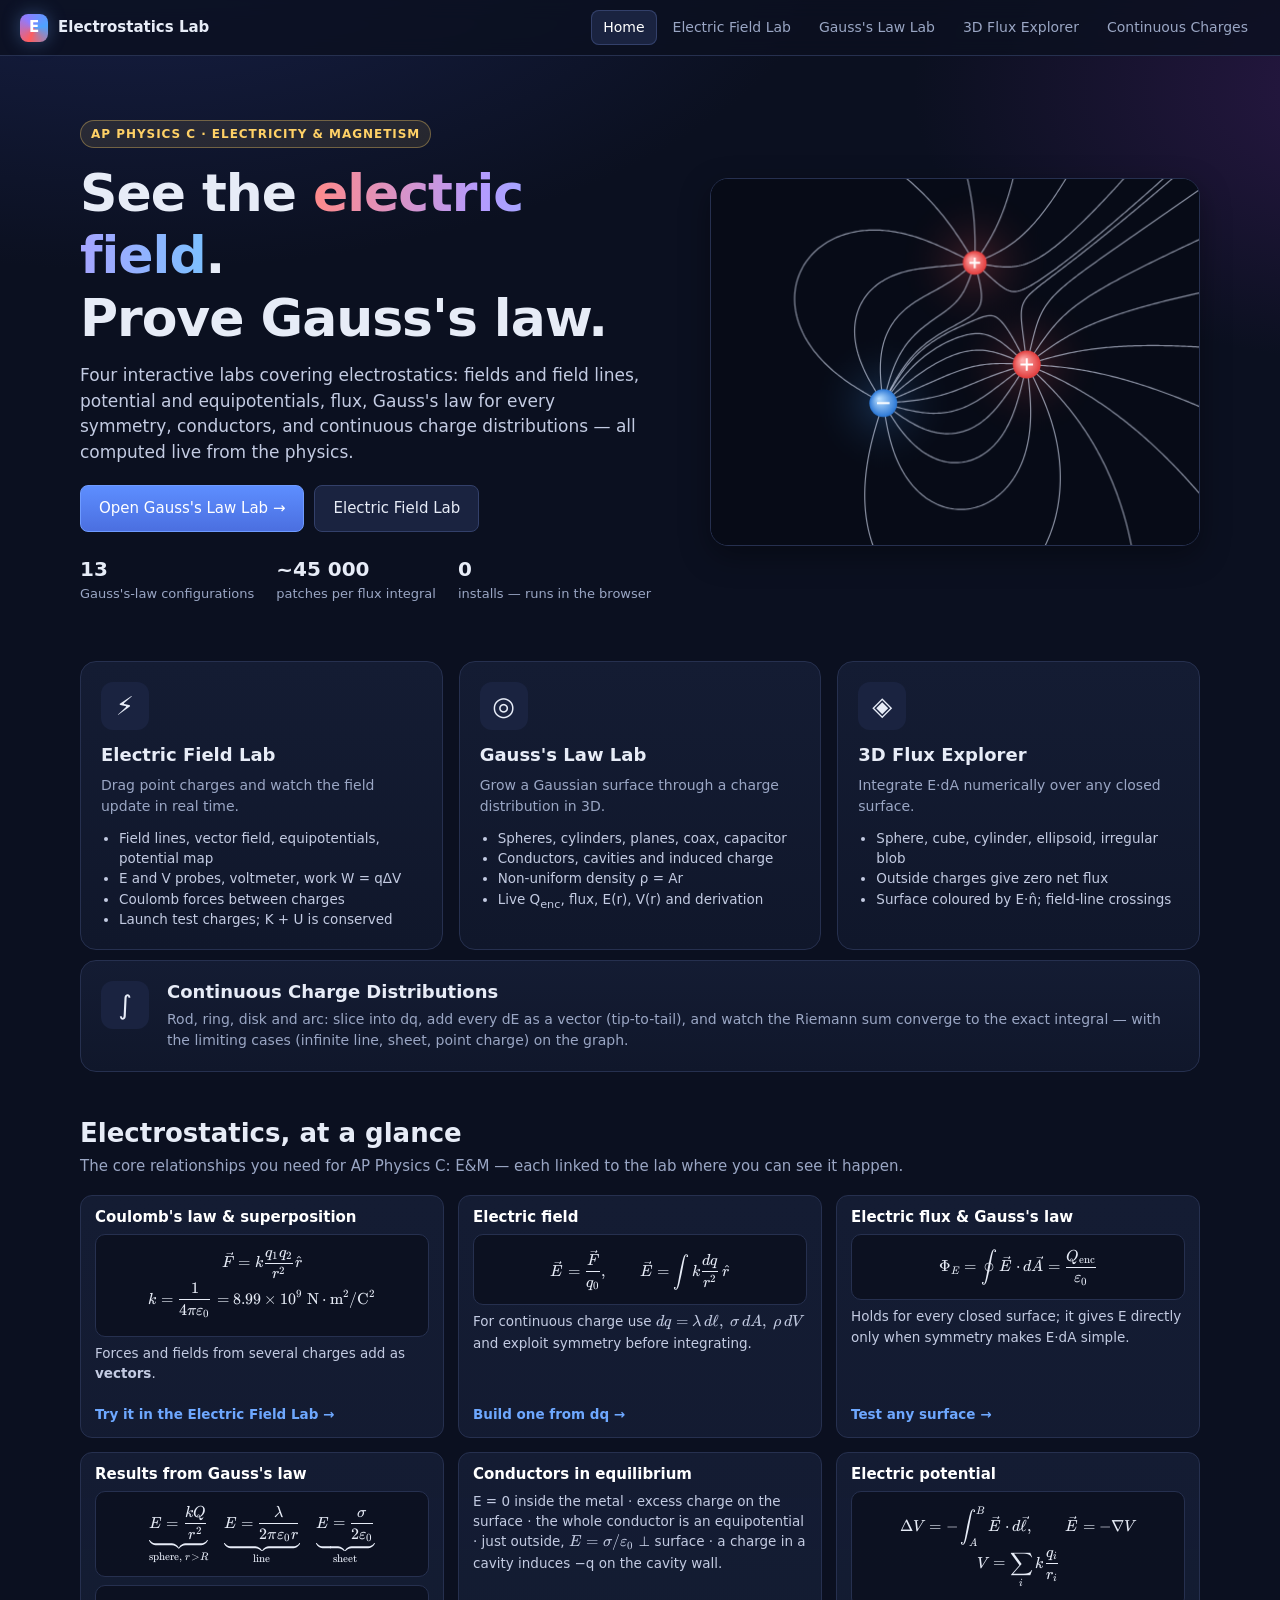
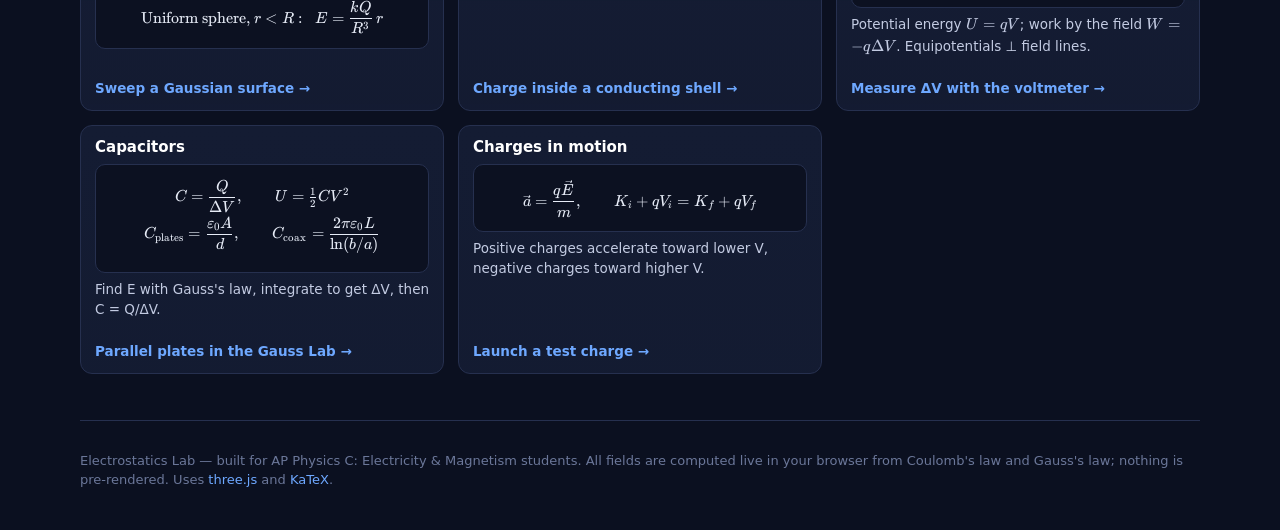
==== index.html @ 734c2c4e "Add Electrostatics Lab: electric field, Gauss's law, 3D flux and continuous-charge simulations Stati" ====
<!doctype html>
<html lang="en">
<head>
<meta charset="utf-8">
<meta name="viewport" content="width=device-width, initial-scale=1">
<title>Electrostatics Lab</title>
<meta name="description" content="Interactive Gauss's law and electric field simulations for AP Physics C: Electricity & Magnetism.">
<link rel="stylesheet" href="vendor/katex/katex.min.css">
<link rel="stylesheet" href="css/style.css">
<style>
  .feature-row { display: grid; grid-template-columns: repeat(4, 1fr); gap: 14px; margin-top: 8px; }
  .feature-row .panel { padding: 14px; }
  .feature-row b { display: block; font-size: 14px; margin-bottom: 4px; }
  .feature-row span { color: var(--muted); font-size: 13px; }
  .sheet .panel { display: flex; flex-direction: column; }
  .sheet .panel .try { margin-top: auto; padding-top: 10px; font-size: 13.5px; font-weight: 600; }
  .stats { display: flex; gap: 22px; margin-top: 22px; color: var(--muted); font-size: 13px; flex-wrap: wrap; }
  .stats b { color: var(--text); font-size: 20px; display: block; }
  @media (max-width: 960px) { .feature-row { grid-template-columns: 1fr 1fr; } }
  @media (max-width: 520px) { .feature-row { grid-template-columns: 1fr; } }
</style>
</head>
<body>
<header id="nav"></header>

<div class="wrap">
  <section class="hero">
    <div>
      <span class="tag">AP Physics C · Electricity &amp; Magnetism</span>
      <h1>See the <span class="grad">electric field</span>.<br>Prove Gauss's law.</h1>
      <p class="lead">Four interactive labs covering electrostatics: fields and field lines, potential and equipotentials, flux, Gauss's law for every symmetry, conductors, and continuous charge distributions — all computed live from the physics.</p>
      <div class="cta">
        <a class="btn primary" href="gauss.html">Open Gauss's Law Lab →</a>
        <a class="btn" href="field.html">Electric Field Lab</a>
      </div>
      <div class="stats">
        <div><b>13</b>Gauss's-law configurations</div>
        <div><b>~45 000</b>patches per flux integral</div>
        <div><b>0</b>installs — runs in the browser</div>
      </div>
    </div>
    <canvas id="heroCv" aria-label="Animated electric field lines"></canvas>
  </section>

  <section class="cards">
    <a class="card" href="field.html">
      <div class="icon">⚡</div>
      <h3>Electric Field Lab</h3>
      <p>Drag point charges and watch the field update in real time.</p>
      <ul>
        <li>Field lines, vector field, equipotentials, potential map</li>
        <li>E and V probes, voltmeter, work W = qΔV</li>
        <li>Coulomb forces between charges</li>
        <li>Launch test charges; K + U is conserved</li>
      </ul>
    </a>
    <a class="card" href="gauss.html">
      <div class="icon">◎</div>
      <h3>Gauss's Law Lab</h3>
      <p>Grow a Gaussian surface through a charge distribution in 3D.</p>
      <ul>
        <li>Spheres, cylinders, planes, coax, capacitor</li>
        <li>Conductors, cavities and induced charge</li>
        <li>Non-uniform density ρ = Ar</li>
        <li>Live Q<sub>enc</sub>, flux, E(r), V(r) and derivation</li>
      </ul>
    </a>
    <a class="card" href="flux.html">
      <div class="icon">◈</div>
      <h3>3D Flux Explorer</h3>
      <p>Integrate E·dA numerically over any closed surface.</p>
      <ul>
        <li>Sphere, cube, cylinder, ellipsoid, irregular blob</li>
        <li>Outside charges give zero net flux</li>
        <li>Surface coloured by E·n̂; field-line crossings</li>
      </ul>
    </a>
  </section>
  <section class="cards" style="grid-template-columns: 1fr; margin-top: 0">
    <a class="card" href="distributions.html" style="display:grid; grid-template-columns:auto 1fr; gap: 6px 18px; align-items:start">
      <div class="icon" style="grid-row: span 2">∫</div>
      <h3 style="margin:0">Continuous Charge Distributions</h3>
      <p style="margin:0">Rod, ring, disk and arc: slice into dq, add every dE as a vector (tip-to-tail), and watch the Riemann sum converge to the exact integral — with the limiting cases (infinite line, sheet, point charge) on the graph.</p>
    </a>
  </section>

  <section class="section">
    <h2>Electrostatics, at a glance</h2>
    <p class="sub">The core relationships you need for AP Physics C: E&amp;M — each linked to the lab where you can see it happen.</p>
    <div class="sheet">
      <div class="panel">
        <h4>Coulomb's law &amp; superposition</h4>
        <div class="formula"><span data-tex="\begin{gathered}\vec F = k\frac{q_1q_2}{r^2}\hat r\\ k=\frac{1}{4\pi\varepsilon_0}=8.99\times10^9\ \text{N}\cdot\text{m}^2/\text{C}^2\end{gathered}" data-display></span></div>
        <p>Forces and fields from several charges add as <b>vectors</b>.</p>
        <a class="try" href="field.html">Try it in the Electric Field Lab →</a>
      </div>
      <div class="panel">
        <h4>Electric field</h4>
        <div class="formula"><span data-tex="\vec E = \frac{\vec F}{q_0},\qquad \vec E=\int k\frac{dq}{r^2}\,\hat r" data-display></span></div>
        <p>For continuous charge use <span data-tex="dq=\lambda\,d\ell,\ \sigma\,dA,\ \rho\,dV"></span> and exploit symmetry before integrating.</p>
        <a class="try" href="distributions.html">Build one from dq →</a>
      </div>
      <div class="panel">
        <h4>Electric flux &amp; Gauss's law</h4>
        <div class="formula"><span data-tex="\Phi_E=\oint\vec E\cdot d\vec A=\frac{Q_{\text{enc}}}{\varepsilon_0}" data-display></span></div>
        <p>Holds for every closed surface; it gives E directly only when symmetry makes E·dA simple.</p>
        <a class="try" href="flux.html">Test any surface →</a>
      </div>
      <div class="panel">
        <h4>Results from Gauss's law</h4>
        <div class="formula"><span data-tex="\underbrace{E=\frac{kQ}{r^2}}_{\text{sphere, }r>R}\quad \underbrace{E=\frac{\lambda}{2\pi\varepsilon_0 r}}_{\text{line}}\quad \underbrace{E=\frac{\sigma}{2\varepsilon_0}}_{\text{sheet}}" data-display></span></div>
        <div class="formula"><span data-tex="\text{Uniform sphere, } r<R:\ \ E=\frac{kQ}{R^3}\,r" data-display></span></div>
        <a class="try" href="gauss.html">Sweep a Gaussian surface →</a>
      </div>
      <div class="panel">
        <h4>Conductors in equilibrium</h4>
        <p style="margin-top:0">E = 0 inside the metal · excess charge on the surface · the whole conductor is an equipotential · just outside, <span data-tex="E=\sigma/\varepsilon_0"></span> ⊥ surface · a charge in a cavity induces −q on the cavity wall.</p>
        <a class="try" href="gauss.html#shellCavity">Charge inside a conducting shell →</a>
      </div>
      <div class="panel">
        <h4>Electric potential</h4>
        <div class="formula"><span data-tex="\begin{gathered}\Delta V=-\int_A^B\vec E\cdot d\vec\ell,\qquad \vec E=-\nabla V\\ V=\sum_i k\frac{q_i}{r_i}\end{gathered}" data-display></span></div>
        <p>Potential energy <span data-tex="U=qV"></span>; work by the field <span data-tex="W=-q\Delta V"></span>. Equipotentials ⊥ field lines.</p>
        <a class="try" href="field.html">Measure ΔV with the voltmeter →</a>
      </div>
      <div class="panel">
        <h4>Capacitors</h4>
        <div class="formula"><span data-tex="\begin{gathered}C=\frac{Q}{\Delta V},\qquad U=\tfrac12 CV^2\\ C_{\text{plates}}=\frac{\varepsilon_0A}{d},\qquad C_{\text{coax}}=\frac{2\pi\varepsilon_0 L}{\ln(b/a)}\end{gathered}" data-display></span></div>
        <p>Find E with Gauss's law, integrate to get ΔV, then C = Q/ΔV.</p>
        <a class="try" href="gauss.html#capacitor">Parallel plates in the Gauss Lab →</a>
      </div>
      <div class="panel">
        <h4>Charges in motion</h4>
        <div class="formula"><span data-tex="\vec a=\frac{q\vec E}{m},\qquad K_i+qV_i=K_f+qV_f" data-display></span></div>
        <p>Positive charges accelerate toward lower V, negative charges toward higher V.</p>
        <a class="try" href="field.html">Launch a test charge →</a>
      </div>
    </div>
  </section>

  <footer>
    Electrostatics Lab — built for AP Physics C: Electricity &amp; Magnetism students. All fields are computed live in your browser from Coulomb's law and Gauss's law; nothing is pre-rendered.
    Uses <a href="https://threejs.org">three.js</a> and <a href="https://katex.org">KaTeX</a>.
  </footer>
</div>

<script src="vendor/katex/katex.min.js"></script>
<script src="js/common.js"></script>
<script>
EL.buildNav('home');
EL.renderAllTex();
// ---- animated hero: two orbiting charges with live field lines ----
(function () {
  const cv = document.getElementById('heroCv'), ctx = cv.getContext('2d');
  const reduce = window.matchMedia && window.matchMedia('(prefers-reduced-motion: reduce)').matches;
  let t = 0;
  function charges(t) {
    const a = t * 0.35;
    return [
      { x: Math.cos(a) * 0.9, y: Math.sin(a) * 0.55, q: 1 },
      { x: -Math.cos(a) * 0.9, y: -Math.sin(a) * 0.55, q: -1 },
      { x: 0.35 * Math.sin(a * 1.7), y: 1.25 + 0.15 * Math.cos(a), q: 0.6 }
    ];
  }
  function field(cs, x, y) {
    let ex = 0, ey = 0;
    for (const c of cs) { const dx = x - c.x, dy = y - c.y, r2 = dx * dx + dy * dy + 1e-6, r = Math.sqrt(r2); ex += c.q * dx / (r2 * r); ey += c.q * dy / (r2 * r); }
    return [ex, ey];
  }
  function frame() {
    const { w, h } = EL.fitCanvas(cv, ctx);
    const s = Math.min(w, h) / 4.2, cx = w / 2, cy = h / 2 + s * 0.25;
    ctx.fillStyle = '#070b17'; ctx.fillRect(0, 0, w, h);
    const cs = charges(t);
    // equipotential-ish glow
    for (const c of cs) {
      const g = ctx.createRadialGradient(cx + c.x * s, cy - c.y * s, 0, cx + c.x * s, cy - c.y * s, s * 0.9);
      g.addColorStop(0, c.q > 0 ? 'rgba(255,93,93,0.22)' : 'rgba(77,163,255,0.22)'); g.addColorStop(1, 'rgba(0,0,0,0)');
      ctx.fillStyle = g; ctx.fillRect(0, 0, w, h);
    }
    ctx.lineWidth = 1.2; ctx.strokeStyle = 'rgba(226,233,255,0.6)';
    for (const c of cs) {
      if (c.q <= 0) continue;
      const n = Math.round(18 * c.q);
      for (let k = 0; k < n; k++) {
        const ang = 2 * Math.PI * (k + 0.5) / n + t * 0.1;
        let x = c.x + Math.cos(ang) * 0.06, y = c.y + Math.sin(ang) * 0.06;
        ctx.beginPath(); ctx.moveTo(cx + x * s, cy - y * s);
        for (let i = 0; i < 260; i++) {
          const [ex, ey] = field(cs, x, y), m = Math.hypot(ex, ey) || 1;
          x += ex / m * 0.025; y += ey / m * 0.025;
          ctx.lineTo(cx + x * s, cy - y * s);
          if (cs.some(o => o.q < 0 && Math.hypot(x - o.x, y - o.y) < 0.05) || Math.abs(x) > 4 || Math.abs(y) > 4) break;
        }
        ctx.stroke();
      }
    }
    for (const c of cs) {
      const px = cx + c.x * s, py = cy - c.y * s, r = 9 + 5 * Math.abs(c.q);
      const g = ctx.createRadialGradient(px - r * 0.3, py - r * 0.3, 1, px, py, r);
      if (c.q > 0) { g.addColorStop(0, '#ffb0b0'); g.addColorStop(1, '#e23c3c'); } else { g.addColorStop(0, '#b5dcff'); g.addColorStop(1, '#2a77d6'); }
      ctx.fillStyle = g; ctx.beginPath(); ctx.arc(px, py, r, 0, 2 * Math.PI); ctx.fill();
      ctx.strokeStyle = '#fff'; ctx.lineWidth = 2; ctx.beginPath();
      ctx.moveTo(px - r * 0.45, py); ctx.lineTo(px + r * 0.45, py);
      if (c.q > 0) { ctx.moveTo(px, py - r * 0.45); ctx.lineTo(px, py + r * 0.45); }
      ctx.stroke();
    }
    if (!reduce) { t += 1 / 60; requestAnimationFrame(frame); }
  }
  frame();
  if (reduce) new ResizeObserver(frame).observe(cv);
})();
</script>
</body>
</html>
---- css/style.css ----
/* ==========================================================
   Electrostatics Lab — shared styles
   ========================================================== */
:root {
  --bg: #0b1020;
  --bg-2: #10172b;
  --panel: #141c33;
  --panel-2: #1a2340;
  --line: #26304f;
  --line-2: #33406a;
  --text: #e7ecf7;
  --muted: #9aa6c4;
  --faint: #6b7799;
  --accent: #6ea8ff;
  --accent-2: #8f7bff;
  --pos: #ff5d5d;
  --neg: #4da3ff;
  --gauss: #ffd166;
  --equi: #57e389;
  --ok: #57e389;
  --warn: #ffb347;
  --radius: 12px;
  --shadow: 0 10px 30px rgba(0, 0, 0, .35);
  --mono: ui-monospace, SFMono-Regular, "SF Mono", Menlo, Consolas, monospace;
  --sans: Inter, system-ui, -apple-system, "Segoe UI", Roboto, Helvetica, Arial, sans-serif;
}

* { box-sizing: border-box; }
html, body { margin: 0; padding: 0; }
body {
  background: radial-gradient(1200px 600px at 10% -10%, #18214a 0%, transparent 60%),
              radial-gradient(900px 500px at 110% 10%, #2a1846 0%, transparent 55%),
              var(--bg);
  background-attachment: fixed;
  color: var(--text);
  font-family: var(--sans);
  font-size: 15px;
  line-height: 1.5;
  -webkit-font-smoothing: antialiased;
}
a { color: var(--accent); text-decoration: none; }
a:hover { text-decoration: underline; }
h1, h2, h3, h4 { line-height: 1.2; margin: 0 0 .5em; }
p { margin: 0 0 .8em; }
code, .mono { font-family: var(--mono); }

/* ---------- Top navigation ---------- */
.topnav {
  position: sticky; top: 0; z-index: 50;
  display: flex; align-items: center; gap: 18px;
  padding: 10px 20px;
  background: rgba(11, 16, 32, .82);
  backdrop-filter: blur(10px);
  -webkit-backdrop-filter: blur(10px);
  border-bottom: 1px solid var(--line);
}
.brand { display: flex; align-items: center; gap: 10px; font-weight: 700; color: var(--text); white-space: nowrap; }
.brand:hover { text-decoration: none; }
.brand .logo {
  width: 28px; height: 28px; border-radius: 8px;
  background: conic-gradient(from 200deg, var(--pos), var(--accent-2), var(--neg), var(--pos));
  display: grid; place-items: center; font-size: 15px; color: #fff;
  box-shadow: 0 0 18px rgba(110, 168, 255, .35);
}
.navlinks { display: flex; gap: 4px; flex-wrap: wrap; margin-left: auto; }
.navlinks a {
  color: var(--muted); padding: 7px 12px; border-radius: 8px; font-size: 14px; font-weight: 500;
}
.navlinks a:hover { color: var(--text); background: var(--panel); text-decoration: none; }
.navlinks a.active { color: #fff; background: var(--panel-2); box-shadow: inset 0 0 0 1px var(--line-2); }
.menu-btn { display: none; margin-left: auto; background: var(--panel); color: var(--text); border: 1px solid var(--line); border-radius: 8px; padding: 6px 10px; font-size: 18px; cursor: pointer; }

@media (max-width: 860px) {
  .menu-btn { display: block; }
  .navlinks { display: none; position: absolute; top: 100%; left: 0; right: 0; flex-direction: column; background: var(--bg-2); border-bottom: 1px solid var(--line); padding: 8px 12px; }
  .navlinks.open { display: flex; }
}

/* ---------- Lab layout ---------- */
.lab {
  display: grid;
  grid-template-columns: 340px minmax(0, 1fr);
  gap: 14px;
  padding: 14px;
  height: calc(100vh - 53px);
  min-height: 560px;
}
.lab.lab-right { grid-template-columns: minmax(0, 1fr) 360px; }
.lab.wide-side { grid-template-columns: 360px minmax(0, 1fr); }
.sidebar {
  overflow-y: auto; overflow-x: hidden;
  display: flex; flex-direction: column; gap: 12px;
  padding-right: 4px;
  scrollbar-width: thin; scrollbar-color: var(--line-2) transparent;
}
.stage {
  position: relative; min-width: 0; min-height: 0;
  border-radius: var(--radius);
  border: 1px solid var(--line);
  background: #070b17;
  overflow: hidden;
  box-shadow: var(--shadow);
}
.stage canvas { display: block; width: 100%; height: 100%; touch-action: none; }

@media (max-width: 960px) {
  .lab, .lab.lab-right, .lab.wide-side { grid-template-columns: 1fr; height: auto; }
  .stage { height: 68vh; min-height: 380px; order: -1; }
  .sidebar { overflow: visible; padding-right: 0; }
}

/* ---------- Panels & controls ---------- */
.panel {
  background: linear-gradient(180deg, var(--panel) 0%, rgba(20, 28, 51, .92) 100%);
  border: 1px solid var(--line);
  border-radius: var(--radius);
  padding: 12px 14px;
}
.panel > h3 {
  font-size: 12px; letter-spacing: .09em; text-transform: uppercase; color: var(--muted);
  margin: 0 0 10px; display: flex; align-items: center; gap: 8px;
}
.panel > h3 .dot { width: 8px; height: 8px; border-radius: 50%; background: var(--accent); box-shadow: 0 0 8px var(--accent); }
.page-title { padding: 2px 2px 0; }
.page-title h1 { font-size: 20px; margin-bottom: 4px; }
.page-title p { color: var(--muted); font-size: 13.5px; margin: 0; }

.row { display: flex; align-items: center; gap: 8px; flex-wrap: wrap; }
.row + .row { margin-top: 8px; }
.grow { flex: 1; }

.btn {
  appearance: none; border: 1px solid var(--line-2); background: var(--panel-2); color: var(--text);
  padding: 7px 11px; border-radius: 8px; font: inherit; font-size: 13.5px; font-weight: 500;
  cursor: pointer; transition: background .15s, border-color .15s, transform .05s;
  display: inline-flex; align-items: center; gap: 6px; justify-content: center;
}
.btn:hover { background: #222d52; border-color: #44528a; }
.btn:active { transform: translateY(1px); }
.btn:focus-visible, input:focus-visible, select:focus-visible { outline: 2px solid var(--accent); outline-offset: 2px; }
.btn.pos { border-color: rgba(255, 93, 93, .55); background: rgba(255, 93, 93, .12); }
.btn.pos:hover { background: rgba(255, 93, 93, .22); }
.btn.neg { border-color: rgba(77, 163, 255, .55); background: rgba(77, 163, 255, .12); }
.btn.neg:hover { background: rgba(77, 163, 255, .22); }
.btn.primary { background: linear-gradient(180deg, #5d8eff, #4b6fe0); border-color: #6f9bff; color: #fff; }
.btn.primary:hover { background: linear-gradient(180deg, #6c9aff, #557af0); }
.btn.on { background: rgba(255, 209, 102, .16); border-color: rgba(255, 209, 102, .7); color: #ffe39f; }
.btn.danger { border-color: rgba(255, 93, 93, .45); color: #ffb3b3; }
.btn.small { padding: 4px 8px; font-size: 12.5px; }
.btn[disabled] { opacity: .45; cursor: not-allowed; }
.btn-group { display: grid; grid-template-columns: repeat(auto-fit, minmax(90px, 1fr)); gap: 6px; }

label { color: var(--muted); font-size: 13px; }
select, input[type=number], input[type=text] {
  background: var(--bg-2); color: var(--text); border: 1px solid var(--line-2);
  border-radius: 8px; padding: 6px 8px; font: inherit; font-size: 13.5px;
}
select { width: 100%; cursor: pointer; }

.check { display: flex; align-items: center; gap: 8px; color: var(--text); font-size: 13.5px; cursor: pointer; padding: 3px 0; user-select: none; }
.check input { accent-color: var(--accent); width: 16px; height: 16px; cursor: pointer; }
.check .swatch { width: 18px; height: 3px; border-radius: 2px; flex: none; }
.checks { display: grid; grid-template-columns: 1fr 1fr; gap: 0 10px; }

.slider { margin-top: 6px; }
.slider .top { display: flex; justify-content: space-between; align-items: baseline; font-size: 13px; color: var(--muted); }
.slider .top b { color: var(--text); font-family: var(--mono); font-weight: 600; font-size: 12.5px; }
input[type=range] {
  -webkit-appearance: none; appearance: none; width: 100%; height: 22px; background: transparent; cursor: pointer; margin: 2px 0 0;
}
input[type=range]::-webkit-slider-runnable-track { height: 4px; border-radius: 3px; background: linear-gradient(90deg, var(--accent) var(--fill, 50%), var(--line-2) var(--fill, 50%)); }
input[type=range]::-moz-range-track { height: 4px; border-radius: 3px; background: var(--line-2); }
input[type=range]::-moz-range-progress { height: 4px; border-radius: 3px; background: var(--accent); }
input[type=range]::-webkit-slider-thumb { -webkit-appearance: none; width: 16px; height: 16px; border-radius: 50%; background: #fff; margin-top: -6px; border: 3px solid var(--accent); box-shadow: 0 0 0 4px rgba(110, 168, 255, .15); }
input[type=range]::-moz-range-thumb { width: 12px; height: 12px; border-radius: 50%; background: #fff; border: 3px solid var(--accent); }

.seg { display: flex; background: var(--bg-2); border: 1px solid var(--line-2); border-radius: 9px; padding: 3px; gap: 3px; }
.seg button { flex: 1; background: transparent; border: 0; color: var(--muted); padding: 6px 8px; border-radius: 7px; font: inherit; font-size: 13px; font-weight: 500; cursor: pointer; }
.seg button.active { background: var(--panel-2); color: #fff; box-shadow: inset 0 0 0 1px var(--line-2); }

/* ---------- Readouts ---------- */
.readout { display: grid; grid-template-columns: auto 1fr; gap: 4px 12px; font-size: 13px; }
.readout dt { color: var(--muted); }
.readout dd { margin: 0; font-family: var(--mono); text-align: right; color: var(--text); font-size: 12.5px; white-space: nowrap; overflow: hidden; text-overflow: ellipsis; }
.readout .big { font-size: 15px; font-weight: 700; }
.hl-pos { color: var(--pos) !important; }
.hl-neg { color: var(--neg) !important; }
.hl-g { color: var(--gauss) !important; }
.hl-ok { color: var(--ok) !important; }
.hl-warn { color: var(--warn) !important; }

.hint { color: var(--faint); font-size: 12.5px; margin-top: 8px; }
.hint kbd, kbd { font-family: var(--mono); font-size: 11px; background: var(--bg-2); border: 1px solid var(--line-2); border-bottom-width: 2px; border-radius: 4px; padding: 0 4px; color: var(--muted); }

.formula { background: rgba(7, 11, 23, .6); border: 1px solid var(--line); border-radius: 10px; padding: 10px 12px; overflow-x: auto; overflow-y: hidden; }
.formula + .formula { margin-top: 8px; }
.formula .katex { font-size: 1.05em; }
.formula .cap { display: block; color: var(--muted); font-size: 12px; margin-bottom: 4px; }
.katex-display { margin: .3em 0 !important; }

details.notes summary { cursor: pointer; color: var(--muted); font-size: 12px; letter-spacing: .09em; text-transform: uppercase; font-weight: 600; list-style: none; display: flex; align-items: center; gap: 8px; }
details.notes summary::-webkit-details-marker { display: none; }
details.notes summary::before { content: "▸"; transition: transform .15s; display: inline-block; }
details.notes[open] summary::before { transform: rotate(90deg); }
details.notes[open] summary { margin-bottom: 10px; }
.notes ul { padding-left: 18px; margin: 6px 0; color: #cdd5ea; font-size: 13.5px; }
.notes li { margin: 4px 0; }

/* ---------- Canvas overlays ---------- */
.hud {
  position: absolute; pointer-events: none;
  background: rgba(10, 15, 30, .78); border: 1px solid var(--line);
  border-radius: 10px; padding: 7px 10px; font-family: var(--mono); font-size: 12px; color: var(--text);
  backdrop-filter: blur(6px); -webkit-backdrop-filter: blur(6px);
}
.hud.bl { left: 10px; bottom: 10px; }
.hud.br { right: 10px; bottom: 10px; }
.hud.tl { left: 10px; top: 10px; }
.hud.tr { right: 10px; top: 10px; }
.hud .k { color: var(--muted); }
.toolbar { position: absolute; top: 10px; right: 10px; display: flex; gap: 6px; flex-wrap: wrap; justify-content: flex-end; }
.toolbar .btn { background: rgba(20, 28, 51, .9); backdrop-filter: blur(6px); }
.toast {
  position: absolute; left: 50%; top: 14px; transform: translateX(-50%);
  background: rgba(255, 209, 102, .14); border: 1px solid rgba(255, 209, 102, .6); color: #ffe39f;
  padding: 6px 12px; border-radius: 999px; font-size: 13px; pointer-events: none; opacity: 0; transition: opacity .2s;
  white-space: nowrap;
}
.toast.show { opacity: 1; }

/* ---------- Tables ---------- */
table.data { width: 100%; border-collapse: collapse; font-size: 12.5px; }
table.data th { color: var(--muted); font-weight: 600; text-align: left; padding: 4px 6px; border-bottom: 1px solid var(--line); }
table.data td { padding: 4px 6px; border-bottom: 1px solid rgba(38, 48, 79, .5); font-family: var(--mono); }
table.data tr.sel td { background: rgba(110, 168, 255, .1); }
table.data tr { cursor: pointer; }
table.data td.r, table.data th.r { text-align: right; }

/* ---------- Graph panel ---------- */
.graph { position: relative; height: 210px; background: #070b17; border: 1px solid var(--line); border-radius: 10px; }
.graph canvas { width: 100%; height: 100%; display: block; }

/* ---------- Home page ---------- */
.wrap { max-width: 1160px; margin: 0 auto; padding: 0 20px; }
.hero { padding: 64px 0 28px; display: grid; grid-template-columns: 1.1fr .9fr; gap: 30px; align-items: center; }
.hero h1 { font-size: clamp(32px, 5vw, 52px); letter-spacing: -.02em; margin-bottom: 14px; }
.hero h1 .grad { background: linear-gradient(90deg, #ff8a8a, #b49bff, #7cc0ff); -webkit-background-clip: text; background-clip: text; color: transparent; }
.hero p.lead { color: #c3cbe2; font-size: 17px; max-width: 560px; }
.hero canvas { width: 100%; aspect-ratio: 4 / 3; border-radius: 18px; border: 1px solid var(--line); background: #070b17; box-shadow: var(--shadow); display: block; }
.tag { display: inline-block; font-size: 12px; font-weight: 600; letter-spacing: .08em; text-transform: uppercase; color: var(--gauss); background: rgba(255, 209, 102, .1); border: 1px solid rgba(255, 209, 102, .35); padding: 4px 10px; border-radius: 999px; margin-bottom: 14px; }
.cta { display: flex; gap: 10px; flex-wrap: wrap; margin-top: 20px; }
.cta .btn { padding: 11px 18px; font-size: 15px; }
.cards { display: grid; grid-template-columns: repeat(3, 1fr); gap: 16px; margin: 30px 0 10px; }
.card {
  display: block; color: var(--text); background: linear-gradient(180deg, var(--panel), var(--bg-2));
  border: 1px solid var(--line); border-radius: 16px; padding: 20px; transition: transform .15s, border-color .15s, box-shadow .15s;
}
.card:hover { text-decoration: none; transform: translateY(-3px); border-color: var(--line-2); box-shadow: var(--shadow); }
.card .icon { font-size: 26px; width: 48px; height: 48px; display: grid; place-items: center; border-radius: 12px; background: var(--panel-2); margin-bottom: 14px; }
.card h3 { font-size: 18px; }
.card p { color: var(--muted); font-size: 14px; }
.card ul { color: #c3cbe2; font-size: 13.5px; padding-left: 18px; margin: 8px 0 0; }
.section { margin: 46px 0; }
.section > h2 { font-size: 26px; margin-bottom: 6px; }
.section > p.sub { color: var(--muted); margin-bottom: 18px; }
.sheet { display: grid; grid-template-columns: repeat(auto-fill, minmax(330px, 1fr)); gap: 14px; }
.sheet .panel h4 { font-size: 15px; margin-bottom: 8px; color: #fff; }
.sheet .panel p { color: #c3cbe2; font-size: 13.5px; margin-top: 6px; }
footer { color: var(--faint); font-size: 13px; padding: 30px 0 40px; border-top: 1px solid var(--line); margin-top: 40px; }

@media (max-width: 960px) {
  .hero { grid-template-columns: 1fr; padding-top: 36px; }
  .cards { grid-template-columns: 1fr; }
}
@media (max-width: 560px) {
  .hud.br { display: none; }
  .hud { font-size: 11px; }
}
@media (max-width: 420px) {
  .wrap { padding: 0 16px; }
  .lab { padding: 10px; }
  .sheet { grid-template-columns: 1fr; }
}

/* ---------- Three-column lab (Gauss) ---------- */
.lab.three-col { grid-template-columns: 320px minmax(0, 1fr) 380px; }
.rightcol { display: flex; flex-direction: column; gap: 12px; overflow-y: auto; min-height: 0; padding-right: 4px; scrollbar-width: thin; scrollbar-color: var(--line-2) transparent; }
.label3d { position: absolute; pointer-events: none; font-family: var(--mono); font-size: 12px; color: #ffe39f; background: rgba(10, 15, 30, .72); border: 1px solid rgba(255, 209, 102, .45); padding: 2px 7px; border-radius: 6px; transform: translate(-50%, -50%); white-space: nowrap; }
.legend { display: flex; gap: 12px; flex-wrap: wrap; font-size: 12px; color: var(--muted); }
.legend span { display: inline-flex; align-items: center; gap: 5px; }
.legend i { width: 10px; height: 10px; border-radius: 50%; display: inline-block; }
.region { font-size: 13.5px; color: #cdd5ea; background: rgba(255, 209, 102, .07); border: 1px solid rgba(255, 209, 102, .3); border-radius: 10px; padding: 8px 10px; }
.region b { color: var(--gauss); }
@media (max-width: 1280px) {
  .lab.three-col { grid-template-columns: 320px minmax(0, 1fr); height: auto; }
  .lab.three-col .stage { height: 72vh; min-height: 460px; }
  .lab.three-col .sidebar { max-height: 72vh; }
  .lab.three-col .rightcol { grid-column: 1 / -1; display: grid; grid-template-columns: repeat(auto-fit, minmax(320px, 1fr)); overflow: visible; }
}
@media (max-width: 960px) {
  .lab.three-col { grid-template-columns: 1fr; }
  .lab.three-col .sidebar { max-height: none; }
  .lab.three-col .rightcol { grid-template-columns: 1fr; }
}
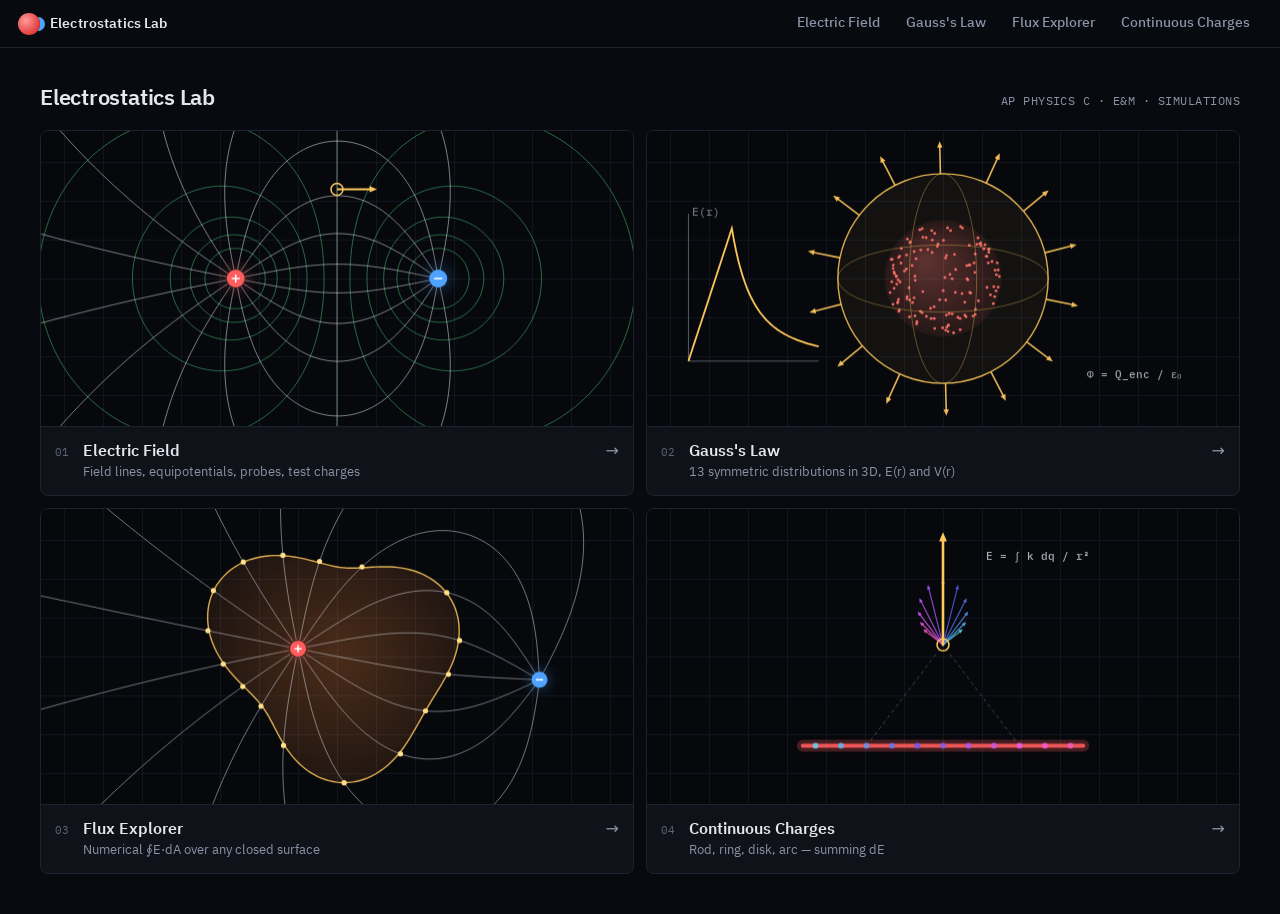
==== commit b7f7a994: "Strip study-guide content and restyle: minimal launcher home page, IBM Plex, instrument-style UI Co-" ====
--- a/index.html
+++ b/index.html
@@ -4,211 +4,213 @@
 <meta charset="utf-8">
 <meta name="viewport" content="width=device-width, initial-scale=1">
 <title>Electrostatics Lab</title>
-<meta name="description" content="Interactive Gauss's law and electric field simulations for AP Physics C: Electricity & Magnetism.">
-<link rel="stylesheet" href="vendor/katex/katex.min.css">
+<meta name="description" content="Interactive electric field and Gauss's law simulations for AP Physics C: E&M.">
 <link rel="stylesheet" href="css/style.css">
-<style>
-  .feature-row { display: grid; grid-template-columns: repeat(4, 1fr); gap: 14px; margin-top: 8px; }
-  .feature-row .panel { padding: 14px; }
-  .feature-row b { display: block; font-size: 14px; margin-bottom: 4px; }
-  .feature-row span { color: var(--muted); font-size: 13px; }
-  .sheet .panel { display: flex; flex-direction: column; }
-  .sheet .panel .try { margin-top: auto; padding-top: 10px; font-size: 13.5px; font-weight: 600; }
-  .stats { display: flex; gap: 22px; margin-top: 22px; color: var(--muted); font-size: 13px; flex-wrap: wrap; }
-  .stats b { color: var(--text); font-size: 20px; display: block; }
-  @media (max-width: 960px) { .feature-row { grid-template-columns: 1fr 1fr; } }
-  @media (max-width: 520px) { .feature-row { grid-template-columns: 1fr; } }
-</style>
 </head>
 <body>
 <header id="nav"></header>
 
-<div class="wrap">
-  <section class="hero">
-    <div>
-      <span class="tag">AP Physics C · Electricity &amp; Magnetism</span>
-      <h1>See the <span class="grad">electric field</span>.<br>Prove Gauss's law.</h1>
-      <p class="lead">Four interactive labs covering electrostatics: fields and field lines, potential and equipotentials, flux, Gauss's law for every symmetry, conductors, and continuous charge distributions — all computed live from the physics.</p>
-      <div class="cta">
-        <a class="btn primary" href="gauss.html">Open Gauss's Law Lab →</a>
-        <a class="btn" href="field.html">Electric Field Lab</a>
-      </div>
-      <div class="stats">
-        <div><b>13</b>Gauss's-law configurations</div>
-        <div><b>~45 000</b>patches per flux integral</div>
-        <div><b>0</b>installs — runs in the browser</div>
-      </div>
-    </div>
-    <canvas id="heroCv" aria-label="Animated electric field lines"></canvas>
-  </section>
-
-  <section class="cards">
-    <a class="card" href="field.html">
-      <div class="icon">⚡</div>
-      <h3>Electric Field Lab</h3>
-      <p>Drag point charges and watch the field update in real time.</p>
-      <ul>
-        <li>Field lines, vector field, equipotentials, potential map</li>
-        <li>E and V probes, voltmeter, work W = qΔV</li>
-        <li>Coulomb forces between charges</li>
-        <li>Launch test charges; K + U is conserved</li>
-      </ul>
-    </a>
-    <a class="card" href="gauss.html">
-      <div class="icon">◎</div>
-      <h3>Gauss's Law Lab</h3>
-      <p>Grow a Gaussian surface through a charge distribution in 3D.</p>
-      <ul>
-        <li>Spheres, cylinders, planes, coax, capacitor</li>
-        <li>Conductors, cavities and induced charge</li>
-        <li>Non-uniform density ρ = Ar</li>
-        <li>Live Q<sub>enc</sub>, flux, E(r), V(r) and derivation</li>
-      </ul>
-    </a>
-    <a class="card" href="flux.html">
-      <div class="icon">◈</div>
-      <h3>3D Flux Explorer</h3>
-      <p>Integrate E·dA numerically over any closed surface.</p>
-      <ul>
-        <li>Sphere, cube, cylinder, ellipsoid, irregular blob</li>
-        <li>Outside charges give zero net flux</li>
-        <li>Surface coloured by E·n̂; field-line crossings</li>
-      </ul>
-    </a>
-  </section>
-  <section class="cards" style="grid-template-columns: 1fr; margin-top: 0">
-    <a class="card" href="distributions.html" style="display:grid; grid-template-columns:auto 1fr; gap: 6px 18px; align-items:start">
-      <div class="icon" style="grid-row: span 2">∫</div>
-      <h3 style="margin:0">Continuous Charge Distributions</h3>
-      <p style="margin:0">Rod, ring, disk and arc: slice into dq, add every dE as a vector (tip-to-tail), and watch the Riemann sum converge to the exact integral — with the limiting cases (infinite line, sheet, point charge) on the graph.</p>
-    </a>
-  </section>
-
-  <section class="section">
-    <h2>Electrostatics, at a glance</h2>
-    <p class="sub">The core relationships you need for AP Physics C: E&amp;M — each linked to the lab where you can see it happen.</p>
-    <div class="sheet">
-      <div class="panel">
-        <h4>Coulomb's law &amp; superposition</h4>
-        <div class="formula"><span data-tex="\begin{gathered}\vec F = k\frac{q_1q_2}{r^2}\hat r\\ k=\frac{1}{4\pi\varepsilon_0}=8.99\times10^9\ \text{N}\cdot\text{m}^2/\text{C}^2\end{gathered}" data-display></span></div>
-        <p>Forces and fields from several charges add as <b>vectors</b>.</p>
-        <a class="try" href="field.html">Try it in the Electric Field Lab →</a>
-      </div>
-      <div class="panel">
-        <h4>Electric field</h4>
-        <div class="formula"><span data-tex="\vec E = \frac{\vec F}{q_0},\qquad \vec E=\int k\frac{dq}{r^2}\,\hat r" data-display></span></div>
-        <p>For continuous charge use <span data-tex="dq=\lambda\,d\ell,\ \sigma\,dA,\ \rho\,dV"></span> and exploit symmetry before integrating.</p>
-        <a class="try" href="distributions.html">Build one from dq →</a>
-      </div>
-      <div class="panel">
-        <h4>Electric flux &amp; Gauss's law</h4>
-        <div class="formula"><span data-tex="\Phi_E=\oint\vec E\cdot d\vec A=\frac{Q_{\text{enc}}}{\varepsilon_0}" data-display></span></div>
-        <p>Holds for every closed surface; it gives E directly only when symmetry makes E·dA simple.</p>
-        <a class="try" href="flux.html">Test any surface →</a>
-      </div>
-      <div class="panel">
-        <h4>Results from Gauss's law</h4>
-        <div class="formula"><span data-tex="\underbrace{E=\frac{kQ}{r^2}}_{\text{sphere, }r>R}\quad \underbrace{E=\frac{\lambda}{2\pi\varepsilon_0 r}}_{\text{line}}\quad \underbrace{E=\frac{\sigma}{2\varepsilon_0}}_{\text{sheet}}" data-display></span></div>
-        <div class="formula"><span data-tex="\text{Uniform sphere, } r<R:\ \ E=\frac{kQ}{R^3}\,r" data-display></span></div>
-        <a class="try" href="gauss.html">Sweep a Gaussian surface →</a>
-      </div>
-      <div class="panel">
-        <h4>Conductors in equilibrium</h4>
-        <p style="margin-top:0">E = 0 inside the metal · excess charge on the surface · the whole conductor is an equipotential · just outside, <span data-tex="E=\sigma/\varepsilon_0"></span> ⊥ surface · a charge in a cavity induces −q on the cavity wall.</p>
-        <a class="try" href="gauss.html#shellCavity">Charge inside a conducting shell →</a>
-      </div>
-      <div class="panel">
-        <h4>Electric potential</h4>
-        <div class="formula"><span data-tex="\begin{gathered}\Delta V=-\int_A^B\vec E\cdot d\vec\ell,\qquad \vec E=-\nabla V\\ V=\sum_i k\frac{q_i}{r_i}\end{gathered}" data-display></span></div>
-        <p>Potential energy <span data-tex="U=qV"></span>; work by the field <span data-tex="W=-q\Delta V"></span>. Equipotentials ⊥ field lines.</p>
-        <a class="try" href="field.html">Measure ΔV with the voltmeter →</a>
-      </div>
-      <div class="panel">
-        <h4>Capacitors</h4>
-        <div class="formula"><span data-tex="\begin{gathered}C=\frac{Q}{\Delta V},\qquad U=\tfrac12 CV^2\\ C_{\text{plates}}=\frac{\varepsilon_0A}{d},\qquad C_{\text{coax}}=\frac{2\pi\varepsilon_0 L}{\ln(b/a)}\end{gathered}" data-display></span></div>
-        <p>Find E with Gauss's law, integrate to get ΔV, then C = Q/ΔV.</p>
-        <a class="try" href="gauss.html#capacitor">Parallel plates in the Gauss Lab →</a>
-      </div>
-      <div class="panel">
-        <h4>Charges in motion</h4>
-        <div class="formula"><span data-tex="\vec a=\frac{q\vec E}{m},\qquad K_i+qV_i=K_f+qV_f" data-display></span></div>
-        <p>Positive charges accelerate toward lower V, negative charges toward higher V.</p>
-        <a class="try" href="field.html">Launch a test charge →</a>
-      </div>
-    </div>
-  </section>
-
-  <footer>
-    Electrostatics Lab — built for AP Physics C: Electricity &amp; Magnetism students. All fields are computed live in your browser from Coulomb's law and Gauss's law; nothing is pre-rendered.
-    Uses <a href="https://threejs.org">three.js</a> and <a href="https://katex.org">KaTeX</a>.
-  </footer>
-</div>
-
-<script src="vendor/katex/katex.min.js"></script>
+<main class="home">
+  <div class="home-head">
+    <h1>Electrostatics Lab</h1>
+    <p>AP PHYSICS C · E&amp;M · SIMULATIONS</p>
+  </div>
+  <div class="tiles">
+    <a class="tile" href="field.html">
+      <canvas data-kind="field" aria-hidden="true"></canvas>
+      <div class="tile-body"><span class="num">01</span><div><h2>Electric Field</h2><p>Field lines, equipotentials, probes, test charges</p></div><span class="go">→</span></div>
+    </a>
+    <a class="tile" href="gauss.html">
+      <canvas data-kind="gauss" aria-hidden="true"></canvas>
+      <div class="tile-body"><span class="num">02</span><div><h2>Gauss's Law</h2><p>13 symmetric distributions in 3D, E(r) and V(r)</p></div><span class="go">→</span></div>
+    </a>
+    <a class="tile" href="flux.html">
+      <canvas data-kind="flux" aria-hidden="true"></canvas>
+      <div class="tile-body"><span class="num">03</span><div><h2>Flux Explorer</h2><p>Numerical ∮E·dA over any closed surface</p></div><span class="go">→</span></div>
+    </a>
+    <a class="tile" href="distributions.html">
+      <canvas data-kind="dist" aria-hidden="true"></canvas>
+      <div class="tile-body"><span class="num">04</span><div><h2>Continuous Charges</h2><p>Rod, ring, disk, arc — summing dE</p></div><span class="go">→</span></div>
+    </a>
+  </div>
+</main>
+
 <script src="js/common.js"></script>
 <script>
 EL.buildNav('home');
-EL.renderAllTex();
-// ---- animated hero: two orbiting charges with live field lines ----
 (function () {
-  const cv = document.getElementById('heroCv'), ctx = cv.getContext('2d');
-  const reduce = window.matchMedia && window.matchMedia('(prefers-reduced-motion: reduce)').matches;
-  let t = 0;
-  function charges(t) {
-    const a = t * 0.35;
-    return [
-      { x: Math.cos(a) * 0.9, y: Math.sin(a) * 0.55, q: 1 },
-      { x: -Math.cos(a) * 0.9, y: -Math.sin(a) * 0.55, q: -1 },
-      { x: 0.35 * Math.sin(a * 1.7), y: 1.25 + 0.15 * Math.cos(a), q: 0.6 }
-    ];
-  }
-  function field(cs, x, y) {
-    let ex = 0, ey = 0;
-    for (const c of cs) { const dx = x - c.x, dy = y - c.y, r2 = dx * dx + dy * dy + 1e-6, r = Math.sqrt(r2); ex += c.q * dx / (r2 * r); ey += c.q * dy / (r2 * r); }
-    return [ex, ey];
-  }
-  function frame() {
-    const { w, h } = EL.fitCanvas(cv, ctx);
-    const s = Math.min(w, h) / 4.2, cx = w / 2, cy = h / 2 + s * 0.25;
-    ctx.fillStyle = '#070b17'; ctx.fillRect(0, 0, w, h);
-    const cs = charges(t);
-    // equipotential-ish glow
-    for (const c of cs) {
-      const g = ctx.createRadialGradient(cx + c.x * s, cy - c.y * s, 0, cx + c.x * s, cy - c.y * s, s * 0.9);
-      g.addColorStop(0, c.q > 0 ? 'rgba(255,93,93,0.22)' : 'rgba(77,163,255,0.22)'); g.addColorStop(1, 'rgba(0,0,0,0)');
-      ctx.fillStyle = g; ctx.fillRect(0, 0, w, h);
-    }
-    ctx.lineWidth = 1.2; ctx.strokeStyle = 'rgba(226,233,255,0.6)';
+  const PI = Math.PI;
+  const fieldAt = (cs, x, y) => {
+    let ex = 0, ey = 0, v = 0;
+    for (const c of cs) { const dx = x - c.x, dy = y - c.y, r2 = dx * dx + dy * dy + 1e-6, r = Math.sqrt(r2); ex += c.q * dx / (r2 * r); ey += c.q * dy / (r2 * r); v += c.q / r; }
+    return [ex, ey, v];
+  };
+  function lines(ctx, T, cs, perQ, alpha = 0.55, onStep) {
+    ctx.strokeStyle = `rgba(226,231,240,${alpha})`; ctx.lineWidth = 1;
     for (const c of cs) {
       if (c.q <= 0) continue;
-      const n = Math.round(18 * c.q);
+      const n = Math.round(perQ * c.q);
       for (let k = 0; k < n; k++) {
-        const ang = 2 * Math.PI * (k + 0.5) / n + t * 0.1;
-        let x = c.x + Math.cos(ang) * 0.06, y = c.y + Math.sin(ang) * 0.06;
-        ctx.beginPath(); ctx.moveTo(cx + x * s, cy - y * s);
-        for (let i = 0; i < 260; i++) {
-          const [ex, ey] = field(cs, x, y), m = Math.hypot(ex, ey) || 1;
-          x += ex / m * 0.025; y += ey / m * 0.025;
-          ctx.lineTo(cx + x * s, cy - y * s);
-          if (cs.some(o => o.q < 0 && Math.hypot(x - o.x, y - o.y) < 0.05) || Math.abs(x) > 4 || Math.abs(y) > 4) break;
+        const a = PI / n + 2 * PI * k / n;
+        let x = c.x + Math.cos(a) * 0.12, y = c.y + Math.sin(a) * 0.12;
+        ctx.beginPath(); ctx.moveTo(...T(x, y));
+        for (let i = 0; i < 500; i++) {
+          const [ex, ey] = fieldAt(cs, x, y), m = Math.hypot(ex, ey) || 1;
+          const nx = x + ex / m * 0.02, ny = y + ey / m * 0.02;
+          if (onStep) onStep(x, y, nx, ny);
+          x = nx; y = ny; ctx.lineTo(...T(x, y));
+          if (cs.some(o => o.q < 0 && Math.hypot(x - o.x, y - o.y) < 0.1) || Math.abs(x) > 6 || Math.abs(y) > 4) break;
         }
         ctx.stroke();
       }
     }
-    for (const c of cs) {
-      const px = cx + c.x * s, py = cy - c.y * s, r = 9 + 5 * Math.abs(c.q);
-      const g = ctx.createRadialGradient(px - r * 0.3, py - r * 0.3, 1, px, py, r);
-      if (c.q > 0) { g.addColorStop(0, '#ffb0b0'); g.addColorStop(1, '#e23c3c'); } else { g.addColorStop(0, '#b5dcff'); g.addColorStop(1, '#2a77d6'); }
-      ctx.fillStyle = g; ctx.beginPath(); ctx.arc(px, py, r, 0, 2 * Math.PI); ctx.fill();
-      ctx.strokeStyle = '#fff'; ctx.lineWidth = 2; ctx.beginPath();
-      ctx.moveTo(px - r * 0.45, py); ctx.lineTo(px + r * 0.45, py);
-      if (c.q > 0) { ctx.moveTo(px, py - r * 0.45); ctx.lineTo(px, py + r * 0.45); }
+  }
+  function charge(ctx, T, s, x, y, q, r = 8) {
+    const [px, py] = T(x, y);
+    const g = ctx.createRadialGradient(px, py, 0, px, py, r * 3);
+    g.addColorStop(0, q > 0 ? 'rgba(255,93,93,0.35)' : 'rgba(77,163,255,0.35)'); g.addColorStop(1, 'rgba(0,0,0,0)');
+    ctx.fillStyle = g; ctx.beginPath(); ctx.arc(px, py, r * 3, 0, 2 * PI); ctx.fill();
+    ctx.fillStyle = q > 0 ? '#ff5d5d' : '#4da3ff'; ctx.beginPath(); ctx.arc(px, py, r, 0, 2 * PI); ctx.fill();
+    ctx.strokeStyle = '#fff'; ctx.lineWidth = 1.6; ctx.beginPath();
+    ctx.moveTo(px - r * .45, py); ctx.lineTo(px + r * .45, py);
+    if (q > 0) { ctx.moveTo(px, py - r * .45); ctx.lineTo(px, py + r * .45); }
+    ctx.stroke();
+  }
+  function arrowTo(ctx, x0, y0, x1, y1, color, w = 1.6, head = 6) {
+    const a = Math.atan2(y1 - y0, x1 - x0);
+    ctx.strokeStyle = ctx.fillStyle = color; ctx.lineWidth = w;
+    ctx.beginPath(); ctx.moveTo(x0, y0); ctx.lineTo(x1 - Math.cos(a) * head * .6, y1 - Math.sin(a) * head * .6); ctx.stroke();
+    ctx.beginPath(); ctx.moveTo(x1, y1);
+    ctx.lineTo(x1 - head * Math.cos(a - .4), y1 - head * Math.sin(a - .4));
+    ctx.lineTo(x1 - head * Math.cos(a + .4), y1 - head * Math.sin(a + .4)); ctx.closePath(); ctx.fill();
+  }
+  function grid(ctx, w, h, s, cx, cy) {
+    ctx.strokeStyle = 'rgba(42,50,66,0.35)'; ctx.lineWidth = 1; ctx.beginPath();
+    for (let x = cx % (s / 2); x < w; x += s / 2) { ctx.moveTo(Math.round(x) + .5, 0); ctx.lineTo(Math.round(x) + .5, h); }
+    for (let y = cy % (s / 2); y < h; y += s / 2) { ctx.moveTo(0, Math.round(y) + .5); ctx.lineTo(w, Math.round(y) + .5); }
+    ctx.stroke();
+  }
+  function contours(ctx, T, cs, levels, x0, x1, y0, y1, step) {
+    const nx = Math.ceil((x1 - x0) / step), ny = Math.ceil((y1 - y0) / step);
+    const V = []; for (let j = 0; j <= ny; j++) { V.push([]); for (let i = 0; i <= nx; i++) V[j].push(fieldAt(cs, x0 + i * step, y0 + j * step)[2]); }
+    ctx.lineWidth = 1;
+    for (const L of levels) {
+      ctx.strokeStyle = L === 0 ? 'rgba(220,255,230,0.5)' : 'rgba(87,227,137,0.45)';
+      ctx.beginPath();
+      for (let j = 0; j < ny; j++) for (let i = 0; i < nx; i++) {
+        const a = V[j][i], b = V[j][i + 1], c = V[j + 1][i + 1], d = V[j + 1][i];
+        const pts = [];
+        const edge = (p, q, xa, ya, xb, yb) => { if ((p > L) !== (q > L)) { const t = (L - p) / (q - p); pts.push([xa + (xb - xa) * t, ya + (yb - ya) * t]); } };
+        const X = x0 + i * step, Y = y0 + j * step;
+        edge(a, b, X, Y, X + step, Y); edge(b, c, X + step, Y, X + step, Y + step); edge(d, c, X, Y + step, X + step, Y + step); edge(a, d, X, Y, X, Y + step);
+        if (pts.length >= 2) { ctx.moveTo(...T(...pts[0])); ctx.lineTo(...T(...pts[1])); }
+        if (pts.length === 4) { ctx.moveTo(...T(...pts[2])); ctx.lineTo(...T(...pts[3])); }
+      }
       ctx.stroke();
     }
-    if (!reduce) { t += 1 / 60; requestAnimationFrame(frame); }
-  }
-  frame();
-  if (reduce) new ResizeObserver(frame).observe(cv);
+  }
+
+  const DRAW = {
+    field(ctx, w, h, s, T) {
+      const cs = [{ x: -1.3, y: 0, q: 1 }, { x: 1.3, y: 0, q: -1 }];
+      contours(ctx, T, cs, [-2.2, -1.4, -0.9, -0.5, -0.2, 0, 0.2, 0.5, 0.9, 1.4, 2.2], -4.5, 4.5, -2.2, 2.2, 0.06);
+      lines(ctx, T, cs, 16);
+      for (const c of cs) charge(ctx, T, s, c.x, c.y, c.q, 9);
+      const [px, py] = T(0, 1.15), [ex, ey] = fieldAt(cs, 0, 1.15), m = Math.hypot(ex, ey);
+      ctx.strokeStyle = '#ffc95c'; ctx.lineWidth = 1.5; ctx.beginPath(); ctx.arc(px, py, 6, 0, 2 * PI); ctx.stroke();
+      arrowTo(ctx, px, py, px + ex / m * 40, py - ey / m * 40, '#ffc95c', 2, 8);
+    },
+    gauss(ctx, w, h, s, T) {
+      const [cx, cy] = T(0, 0), R = s * 0.75, r = s * 1.35;
+      // charged sphere
+      const g = ctx.createRadialGradient(cx - R * .3, cy - R * .3, R * .1, cx, cy, R);
+      g.addColorStop(0, 'rgba(255,120,120,0.30)'); g.addColorStop(1, 'rgba(255,93,93,0.08)');
+      ctx.fillStyle = g; ctx.beginPath(); ctx.arc(cx, cy, R, 0, 2 * PI); ctx.fill();
+      let seed = 7; const rnd = () => (seed = (seed * 16807) % 2147483647) / 2147483647;
+      for (let i = 0; i < 140; i++) {
+        const rr = R * Math.cbrt(rnd()) * 0.97, a = rnd() * 2 * PI;
+        ctx.fillStyle = 'rgba(255,110,110,0.9)'; ctx.beginPath(); ctx.arc(cx + rr * Math.cos(a), cy + rr * Math.sin(a) * 0.98, 1.4, 0, 2 * PI); ctx.fill();
+      }
+      // Gaussian sphere: outline, equator and meridian ellipses
+      ctx.strokeStyle = 'rgba(255,201,92,0.85)'; ctx.lineWidth = 1.4;
+      ctx.beginPath(); ctx.arc(cx, cy, r, 0, 2 * PI); ctx.stroke();
+      ctx.strokeStyle = 'rgba(255,201,92,0.35)'; ctx.lineWidth = 1;
+      for (const k of [0.32]) { ctx.beginPath(); ctx.ellipse(cx, cy, r, r * k, 0, 0, 2 * PI); ctx.stroke(); ctx.beginPath(); ctx.ellipse(cx, cy, r * k, r, 0, 0, 2 * PI); ctx.stroke(); }
+      ctx.fillStyle = 'rgba(255,201,92,0.05)'; ctx.beginPath(); ctx.arc(cx, cy, r, 0, 2 * PI); ctx.fill();
+      for (let i = 0; i < 14; i++) {
+        const a = 2 * PI * i / 14 + 0.2;
+        arrowTo(ctx, cx + r * Math.cos(a), cy + r * Math.sin(a), cx + (r + s * 0.42) * Math.cos(a), cy + (r + s * 0.42) * Math.sin(a), 'rgba(255,201,92,0.9)', 1.6, 7);
+      }
+      ctx.fillStyle = 'rgba(228,231,238,0.7)'; ctx.font = '500 11px "Plex Mono", monospace';
+      if (w > 520) ctx.fillText('Φ = Q_enc / ε₀', cx + r + s * 0.5, cy + r * 0.95);
+      // small E(r) sketch on the left
+      const gx = w * 0.07, gy = h * 0.78, gw = w * 0.22, gh = h * 0.5;
+      ctx.strokeStyle = 'rgba(138,147,166,0.6)'; ctx.lineWidth = 1;
+      ctx.beginPath(); ctx.moveTo(gx, gy - gh); ctx.lineTo(gx, gy); ctx.lineTo(gx + gw, gy); ctx.stroke();
+      ctx.strokeStyle = '#ffc95c'; ctx.lineWidth = 1.8; ctx.beginPath();
+      for (let i = 0; i <= 60; i++) { const u = i / 60 * 3, e = u < 1 ? u : 1 / (u * u); const X = gx + gw * u / 3, Y = gy - gh * 0.9 * e; i ? ctx.lineTo(X, Y) : ctx.moveTo(X, Y); }
+      ctx.stroke();
+      ctx.fillStyle = 'rgba(138,147,166,0.8)'; ctx.fillText('E(r)', gx + 4, gy - gh + 2);
+    },
+    flux(ctx, w, h, s, T) {
+      const cs = [{ x: -0.5, y: 0.1, q: 1 }, { x: 2.6, y: -0.3, q: -0.7 }];
+      const rad = th => 1.45 * (1 + 0.16 * Math.sin(3 * th) + 0.08 * Math.cos(2 * th + 1));
+      const inside = (x, y) => Math.hypot(x, y) < rad(Math.atan2(y, x));
+      ctx.beginPath();
+      for (let i = 0; i <= 200; i++) { const th = 2 * PI * i / 200, r = rad(th); const p = T(r * Math.cos(th), r * Math.sin(th)); i ? ctx.lineTo(...p) : ctx.moveTo(...p); }
+      ctx.closePath();
+      const [cx, cy] = T(0, 0);
+      const g = ctx.createRadialGradient(cx, cy, 0, cx, cy, s * 1.7);
+      g.addColorStop(0, 'rgba(255,138,61,0.28)'); g.addColorStop(1, 'rgba(255,138,61,0.10)');
+      ctx.fillStyle = g; ctx.fill();
+      ctx.strokeStyle = 'rgba(255,201,92,0.85)'; ctx.lineWidth = 1.4; ctx.stroke();
+      const dots = [];
+      lines(ctx, T, cs, 16, 0.5, (x, y, nx, ny) => { if (inside(x, y) !== inside(nx, ny)) dots.push([nx, ny, inside(x, y)]); });
+      for (const [x, y, out] of dots) { const p = T(x, y); ctx.fillStyle = out ? '#ffe08a' : '#5fd0ff'; ctx.beginPath(); ctx.arc(p[0], p[1], 2.6, 0, 2 * PI); ctx.fill(); }
+      for (const c of cs) charge(ctx, T, s, c.x, c.y, c.q, 8);
+    },
+    dist(ctx, w, h, s, T) {
+      const N = 11, L = 3.6, yR = -1.15, P = [0, 0.15];
+      const [a0, b0] = T(-L / 2, yR), [a1] = T(L / 2, yR);
+      ctx.strokeStyle = 'rgba(255,93,93,0.25)'; ctx.lineWidth = 12; ctx.lineCap = 'round';
+      ctx.beginPath(); ctx.moveTo(a0, b0); ctx.lineTo(a1, b0); ctx.stroke();
+      ctx.strokeStyle = 'rgba(255,93,93,0.9)'; ctx.lineWidth = 4; ctx.beginPath(); ctx.moveTo(a0, b0); ctx.lineTo(a1, b0); ctx.stroke();
+      const [px, py] = T(...P);
+      let sx = 0, sy = 0; const des = [];
+      for (let i = 0; i < N; i++) {
+        const x = -L / 2 + (i + 0.5) * L / N, dx = P[0] - x, dy = P[1] - yR, r2 = dx * dx + dy * dy, r = Math.sqrt(r2);
+        des.push([dx / (r2 * r), dy / (r2 * r), i / (N - 1), x]); sx += dx / (r2 * r); sy += dy / (r2 * r);
+      }
+      const maxd = Math.max(...des.map(d => Math.hypot(d[0], d[1]))), S = s * 0.85 / maxd;
+      for (const i of [2, N - 3]) { const q = T(des[i][3], yR); ctx.strokeStyle = 'rgba(228,231,238,0.25)'; ctx.setLineDash([3, 4]); ctx.lineWidth = 1; ctx.beginPath(); ctx.moveTo(q[0], q[1]); ctx.lineTo(px, py); ctx.stroke(); ctx.setLineDash([]); }
+      for (const [ex, ey, t, x] of des) {
+        const col = `hsla(${190 + 130 * t},90%,66%,0.8)`;
+        const q = T(x, yR); ctx.fillStyle = col; ctx.beginPath(); ctx.arc(q[0], q[1], 3, 0, 2 * PI); ctx.fill();
+        arrowTo(ctx, px, py, px + ex * S, py - ey * S, col, 1.2, 5);
+      }
+      const m = Math.hypot(sx, sy);
+      arrowTo(ctx, px, py, px + sx / m * s * 1.45, py - sy / m * s * 1.45, '#ffc95c', 2.6, 10);
+      ctx.strokeStyle = '#ffc95c'; ctx.lineWidth = 1.5; ctx.beginPath(); ctx.arc(px, py, 6, 0, 2 * PI); ctx.stroke();
+      ctx.fillStyle = 'rgba(228,231,238,0.75)'; ctx.font = '500 11px "Plex Mono", monospace';
+      if (w > 520) ctx.fillText('E = ∫ k dq / r²', px + s * 0.55, py - s * 1.1);
+    }
+  };
+
+  function drawAll() {
+    document.querySelectorAll('canvas[data-kind]').forEach(cv => {
+      const ctx = cv.getContext('2d');
+      const { w, h } = EL.fitCanvas(cv, ctx);
+      ctx.fillStyle = '#06080c'; ctx.fillRect(0, 0, w, h);
+      const s = h / 3.8, cx = w / 2, cy = h / 2;
+      grid(ctx, w, h, s, cx, cy);
+      const T = (x, y) => [cx + x * s, cy - y * s];
+      DRAW[cv.dataset.kind](ctx, w, h, s, T);
+    });
+  }
+  let raf = 0;
+  const schedule = () => { cancelAnimationFrame(raf); raf = requestAnimationFrame(drawAll); };
+  new ResizeObserver(schedule).observe(document.querySelector('.tiles'));
+  if (document.fonts) document.fonts.ready.then(schedule);
 })();
 </script>
 </body>
--- a/css/style.css
+++ b/css/style.css
@@ -1,129 +1,136 @@
 /* ==========================================================
    Electrostatics Lab — shared styles
+   Precision-instrument look: ink background, hairline rules,
+   IBM Plex type, colour reserved for the physics.
    ========================================================== */
+@font-face { font-family: "Plex Sans"; src: url(../vendor/fonts/ibm-plex-sans-latin-400-normal.woff2) format("woff2"); font-weight: 400; font-display: swap; }
+@font-face { font-family: "Plex Sans"; src: url(../vendor/fonts/ibm-plex-sans-latin-500-normal.woff2) format("woff2"); font-weight: 500; font-display: swap; }
+@font-face { font-family: "Plex Sans"; src: url(../vendor/fonts/ibm-plex-sans-latin-600-normal.woff2) format("woff2"); font-weight: 600 700; font-display: swap; }
+@font-face { font-family: "Plex Mono"; src: url(../vendor/fonts/ibm-plex-mono-latin-400-normal.woff2) format("woff2"); font-weight: 400; font-display: swap; }
+@font-face { font-family: "Plex Mono"; src: url(../vendor/fonts/ibm-plex-mono-latin-500-normal.woff2) format("woff2"); font-weight: 500; font-display: swap; }
+@font-face { font-family: "Plex Mono"; src: url(../vendor/fonts/ibm-plex-mono-latin-600-normal.woff2) format("woff2"); font-weight: 600 700; font-display: swap; }
+
 :root {
-  --bg: #0b1020;
-  --bg-2: #10172b;
-  --panel: #141c33;
-  --panel-2: #1a2340;
-  --line: #26304f;
-  --line-2: #33406a;
-  --text: #e7ecf7;
-  --muted: #9aa6c4;
-  --faint: #6b7799;
-  --accent: #6ea8ff;
-  --accent-2: #8f7bff;
+  --bg: #080a0f;
+  --bg-2: #0c0f15;
+  --panel: #0f1219;
+  --panel-2: #151a23;
+  --line: #1d2330;
+  --line-2: #2a3242;
+  --text: #e4e7ee;
+  --muted: #8a93a6;
+  --faint: #5c6578;
+  --accent: #8fb3ff;
   --pos: #ff5d5d;
   --neg: #4da3ff;
-  --gauss: #ffd166;
+  --gauss: #ffc95c;
   --equi: #57e389;
   --ok: #57e389;
   --warn: #ffb347;
-  --radius: 12px;
-  --shadow: 0 10px 30px rgba(0, 0, 0, .35);
-  --mono: ui-monospace, SFMono-Regular, "SF Mono", Menlo, Consolas, monospace;
-  --sans: Inter, system-ui, -apple-system, "Segoe UI", Roboto, Helvetica, Arial, sans-serif;
+  --radius: 8px;
+  --mono: "Plex Mono", ui-monospace, SFMono-Regular, Menlo, Consolas, monospace;
+  --sans: "Plex Sans", system-ui, -apple-system, "Segoe UI", Roboto, Helvetica, Arial, sans-serif;
+  --nav-h: 48px;
 }
 
 * { box-sizing: border-box; }
 html, body { margin: 0; padding: 0; }
 body {
-  background: radial-gradient(1200px 600px at 10% -10%, #18214a 0%, transparent 60%),
-              radial-gradient(900px 500px at 110% 10%, #2a1846 0%, transparent 55%),
-              var(--bg);
-  background-attachment: fixed;
+  background: var(--bg);
   color: var(--text);
   font-family: var(--sans);
-  font-size: 15px;
-  line-height: 1.5;
+  font-size: 14px;
+  line-height: 1.45;
   -webkit-font-smoothing: antialiased;
 }
 a { color: var(--accent); text-decoration: none; }
-a:hover { text-decoration: underline; }
-h1, h2, h3, h4 { line-height: 1.2; margin: 0 0 .5em; }
+h1, h2, h3, h4 { line-height: 1.2; margin: 0 0 .5em; font-weight: 600; }
 p { margin: 0 0 .8em; }
 code, .mono { font-family: var(--mono); }
+::selection { background: rgba(143, 179, 255, .3); }
 
 /* ---------- Top navigation ---------- */
 .topnav {
   position: sticky; top: 0; z-index: 50;
-  display: flex; align-items: center; gap: 18px;
-  padding: 10px 20px;
-  background: rgba(11, 16, 32, .82);
-  backdrop-filter: blur(10px);
-  -webkit-backdrop-filter: blur(10px);
+  height: var(--nav-h);
+  display: flex; align-items: stretch; gap: 24px;
+  padding: 0 18px;
+  background: rgba(8, 10, 15, .9);
+  backdrop-filter: blur(10px); -webkit-backdrop-filter: blur(10px);
   border-bottom: 1px solid var(--line);
 }
-.brand { display: flex; align-items: center; gap: 10px; font-weight: 700; color: var(--text); white-space: nowrap; }
-.brand:hover { text-decoration: none; }
+.brand { display: flex; align-items: center; gap: 10px; font-weight: 600; color: var(--text); white-space: nowrap; font-size: 14px; letter-spacing: .01em; }
 .brand .logo {
-  width: 28px; height: 28px; border-radius: 8px;
-  background: conic-gradient(from 200deg, var(--pos), var(--accent-2), var(--neg), var(--pos));
-  display: grid; place-items: center; font-size: 15px; color: #fff;
-  box-shadow: 0 0 18px rgba(110, 168, 255, .35);
-}
-.navlinks { display: flex; gap: 4px; flex-wrap: wrap; margin-left: auto; }
+  width: 22px; height: 22px; border-radius: 50%; position: relative; flex: none;
+  background: radial-gradient(circle at 35% 35%, #ff9a9a, #e23c3c 70%);
+  box-shadow: 9px 0 0 -4px var(--neg);
+  font-size: 0;
+}
+.navlinks { display: flex; gap: 2px; margin-left: auto; align-items: stretch; }
 .navlinks a {
-  color: var(--muted); padding: 7px 12px; border-radius: 8px; font-size: 14px; font-weight: 500;
-}
-.navlinks a:hover { color: var(--text); background: var(--panel); text-decoration: none; }
-.navlinks a.active { color: #fff; background: var(--panel-2); box-shadow: inset 0 0 0 1px var(--line-2); }
-.menu-btn { display: none; margin-left: auto; background: var(--panel); color: var(--text); border: 1px solid var(--line); border-radius: 8px; padding: 6px 10px; font-size: 18px; cursor: pointer; }
+  display: flex; align-items: center;
+  color: var(--muted); padding: 0 12px; font-size: 13.5px; font-weight: 500;
+  border-bottom: 2px solid transparent; margin-bottom: -1px;
+  transition: color .15s, border-color .15s;
+}
+.navlinks a:hover { color: var(--text); }
+.navlinks a.active { color: var(--text); border-bottom-color: var(--gauss); }
+.menu-btn { display: none; margin: auto 0 auto auto; background: transparent; color: var(--text); border: 1px solid var(--line-2); border-radius: 6px; padding: 4px 10px; font-size: 16px; cursor: pointer; }
 
 @media (max-width: 860px) {
   .menu-btn { display: block; }
-  .navlinks { display: none; position: absolute; top: 100%; left: 0; right: 0; flex-direction: column; background: var(--bg-2); border-bottom: 1px solid var(--line); padding: 8px 12px; }
+  .navlinks { display: none; position: absolute; top: 100%; left: 0; right: 0; flex-direction: column; background: var(--bg); border-bottom: 1px solid var(--line); padding: 6px 10px; }
   .navlinks.open { display: flex; }
+  .navlinks a { padding: 11px 8px; border-bottom: 0; border-left: 2px solid transparent; }
+  .navlinks a.active { border-left-color: var(--gauss); }
 }
 
 /* ---------- Lab layout ---------- */
 .lab {
   display: grid;
-  grid-template-columns: 340px minmax(0, 1fr);
-  gap: 14px;
-  padding: 14px;
-  height: calc(100vh - 53px);
+  grid-template-columns: 320px minmax(0, 1fr);
+  gap: 12px;
+  padding: 12px;
+  height: calc(100vh - var(--nav-h));
   min-height: 560px;
 }
-.lab.lab-right { grid-template-columns: minmax(0, 1fr) 360px; }
-.lab.wide-side { grid-template-columns: 360px minmax(0, 1fr); }
-.sidebar {
-  overflow-y: auto; overflow-x: hidden;
-  display: flex; flex-direction: column; gap: 12px;
-  padding-right: 4px;
+.lab.lab-right { grid-template-columns: minmax(0, 1fr) 340px; }
+.lab.wide-side { grid-template-columns: 340px minmax(0, 1fr); }
+.sidebar, .rightcol {
+  overflow-y: auto; overflow-x: hidden; min-height: 0;
+  display: flex; flex-direction: column; gap: 10px;
+  padding-right: 2px;
   scrollbar-width: thin; scrollbar-color: var(--line-2) transparent;
 }
 .stage {
   position: relative; min-width: 0; min-height: 0;
   border-radius: var(--radius);
   border: 1px solid var(--line);
-  background: #070b17;
+  background: #06080c;
   overflow: hidden;
-  box-shadow: var(--shadow);
 }
 .stage canvas { display: block; width: 100%; height: 100%; touch-action: none; }
 
 @media (max-width: 960px) {
-  .lab, .lab.lab-right, .lab.wide-side { grid-template-columns: 1fr; height: auto; }
-  .stage { height: 68vh; min-height: 380px; order: -1; }
+  .lab, .lab.lab-right, .lab.wide-side { grid-template-columns: 1fr; height: auto; padding: 10px; }
+  .stage { height: 66vh; min-height: 360px; order: -1; }
   .sidebar { overflow: visible; padding-right: 0; }
 }
 
 /* ---------- Panels & controls ---------- */
 .panel {
-  background: linear-gradient(180deg, var(--panel) 0%, rgba(20, 28, 51, .92) 100%);
+  background: var(--panel);
   border: 1px solid var(--line);
   border-radius: var(--radius);
-  padding: 12px 14px;
+  padding: 12px 13px 13px;
 }
 .panel > h3 {
-  font-size: 12px; letter-spacing: .09em; text-transform: uppercase; color: var(--muted);
+  font-family: var(--mono); font-weight: 500;
+  font-size: 11px; letter-spacing: .12em; text-transform: uppercase; color: var(--muted);
   margin: 0 0 10px; display: flex; align-items: center; gap: 8px;
 }
-.panel > h3 .dot { width: 8px; height: 8px; border-radius: 50%; background: var(--accent); box-shadow: 0 0 8px var(--accent); }
-.page-title { padding: 2px 2px 0; }
-.page-title h1 { font-size: 20px; margin-bottom: 4px; }
-.page-title p { color: var(--muted); font-size: 13.5px; margin: 0; }
+.panel > h3 .dot { display: none; }
+.panel > h3::after { content: ""; flex: 1; height: 1px; background: var(--line); }
 
 .row { display: flex; align-items: center; gap: 8px; flex-wrap: wrap; }
 .row + .row { margin-top: 8px; }
@@ -131,168 +138,131 @@
 
 .btn {
   appearance: none; border: 1px solid var(--line-2); background: var(--panel-2); color: var(--text);
-  padding: 7px 11px; border-radius: 8px; font: inherit; font-size: 13.5px; font-weight: 500;
-  cursor: pointer; transition: background .15s, border-color .15s, transform .05s;
-  display: inline-flex; align-items: center; gap: 6px; justify-content: center;
-}
-.btn:hover { background: #222d52; border-color: #44528a; }
+  padding: 6px 10px; border-radius: 6px; font: inherit; font-size: 13px; font-weight: 500;
+  cursor: pointer; transition: background .12s, border-color .12s;
+  display: inline-flex; align-items: center; gap: 6px; justify-content: center; white-space: nowrap;
+}
+.btn:hover { background: #1c2230; border-color: #3a4459; }
 .btn:active { transform: translateY(1px); }
-.btn:focus-visible, input:focus-visible, select:focus-visible { outline: 2px solid var(--accent); outline-offset: 2px; }
-.btn.pos { border-color: rgba(255, 93, 93, .55); background: rgba(255, 93, 93, .12); }
-.btn.pos:hover { background: rgba(255, 93, 93, .22); }
-.btn.neg { border-color: rgba(77, 163, 255, .55); background: rgba(77, 163, 255, .12); }
-.btn.neg:hover { background: rgba(77, 163, 255, .22); }
-.btn.primary { background: linear-gradient(180deg, #5d8eff, #4b6fe0); border-color: #6f9bff; color: #fff; }
-.btn.primary:hover { background: linear-gradient(180deg, #6c9aff, #557af0); }
-.btn.on { background: rgba(255, 209, 102, .16); border-color: rgba(255, 209, 102, .7); color: #ffe39f; }
-.btn.danger { border-color: rgba(255, 93, 93, .45); color: #ffb3b3; }
-.btn.small { padding: 4px 8px; font-size: 12.5px; }
+.btn:focus-visible, input:focus-visible, select:focus-visible, .seg button:focus-visible { outline: 2px solid var(--accent); outline-offset: 2px; }
+.btn.pos { color: #ffb4b4; border-color: rgba(255, 93, 93, .45); background: rgba(255, 93, 93, .08); }
+.btn.pos:hover { background: rgba(255, 93, 93, .16); }
+.btn.neg { color: #b3d8ff; border-color: rgba(77, 163, 255, .45); background: rgba(77, 163, 255, .08); }
+.btn.neg:hover { background: rgba(77, 163, 255, .16); }
+.btn.primary { background: var(--text); border-color: var(--text); color: #0a0d14; }
+.btn.primary:hover { background: #fff; }
+.btn.on { background: rgba(255, 201, 92, .12); border-color: rgba(255, 201, 92, .65); color: #ffe1a3; }
+.btn.danger { color: #ff9f9f; }
+.btn.small { padding: 3px 8px; font-size: 12px; }
 .btn[disabled] { opacity: .45; cursor: not-allowed; }
-.btn-group { display: grid; grid-template-columns: repeat(auto-fit, minmax(90px, 1fr)); gap: 6px; }
-
-label { color: var(--muted); font-size: 13px; }
+.btn-group { display: grid; grid-template-columns: repeat(auto-fit, minmax(84px, 1fr)); gap: 6px; }
+
+label { color: var(--muted); font-size: 12.5px; }
 select, input[type=number], input[type=text] {
   background: var(--bg-2); color: var(--text); border: 1px solid var(--line-2);
-  border-radius: 8px; padding: 6px 8px; font: inherit; font-size: 13.5px;
-}
-select { width: 100%; cursor: pointer; }
-
-.check { display: flex; align-items: center; gap: 8px; color: var(--text); font-size: 13.5px; cursor: pointer; padding: 3px 0; user-select: none; }
-.check input { accent-color: var(--accent); width: 16px; height: 16px; cursor: pointer; }
-.check .swatch { width: 18px; height: 3px; border-radius: 2px; flex: none; }
+  border-radius: 6px; padding: 6px 8px; font: inherit; font-size: 13px;
+}
+select {
+  width: 100%; cursor: pointer; appearance: none; -webkit-appearance: none; padding-right: 28px;
+  background-image: linear-gradient(45deg, transparent 50%, var(--muted) 50%), linear-gradient(135deg, var(--muted) 50%, transparent 50%);
+  background-position: calc(100% - 15px) 52%, calc(100% - 10px) 52%;
+  background-size: 5px 5px; background-repeat: no-repeat;
+}
+select option, select optgroup { background: var(--panel); color: var(--text); }
+input[type=number] { font-family: var(--mono); }
+
+.check { display: flex; align-items: center; gap: 8px; color: var(--text); font-size: 13px; cursor: pointer; padding: 3px 0; user-select: none; }
+.check input { accent-color: var(--accent); width: 14px; height: 14px; cursor: pointer; margin: 0; }
+.check .swatch { width: 14px; height: 2px; border-radius: 1px; flex: none; }
 .checks { display: grid; grid-template-columns: 1fr 1fr; gap: 0 10px; }
 
-.slider { margin-top: 6px; }
-.slider .top { display: flex; justify-content: space-between; align-items: baseline; font-size: 13px; color: var(--muted); }
-.slider .top b { color: var(--text); font-family: var(--mono); font-weight: 600; font-size: 12.5px; }
-input[type=range] {
-  -webkit-appearance: none; appearance: none; width: 100%; height: 22px; background: transparent; cursor: pointer; margin: 2px 0 0;
-}
-input[type=range]::-webkit-slider-runnable-track { height: 4px; border-radius: 3px; background: linear-gradient(90deg, var(--accent) var(--fill, 50%), var(--line-2) var(--fill, 50%)); }
-input[type=range]::-moz-range-track { height: 4px; border-radius: 3px; background: var(--line-2); }
-input[type=range]::-moz-range-progress { height: 4px; border-radius: 3px; background: var(--accent); }
-input[type=range]::-webkit-slider-thumb { -webkit-appearance: none; width: 16px; height: 16px; border-radius: 50%; background: #fff; margin-top: -6px; border: 3px solid var(--accent); box-shadow: 0 0 0 4px rgba(110, 168, 255, .15); }
-input[type=range]::-moz-range-thumb { width: 12px; height: 12px; border-radius: 50%; background: #fff; border: 3px solid var(--accent); }
-
-.seg { display: flex; background: var(--bg-2); border: 1px solid var(--line-2); border-radius: 9px; padding: 3px; gap: 3px; }
-.seg button { flex: 1; background: transparent; border: 0; color: var(--muted); padding: 6px 8px; border-radius: 7px; font: inherit; font-size: 13px; font-weight: 500; cursor: pointer; }
-.seg button.active { background: var(--panel-2); color: #fff; box-shadow: inset 0 0 0 1px var(--line-2); }
+.slider { margin-top: 8px; }
+.slider .top { display: flex; justify-content: space-between; align-items: baseline; font-size: 12.5px; color: var(--muted); }
+.slider .top b { color: var(--text); font-family: var(--mono); font-weight: 500; font-size: 12px; }
+input[type=range] { -webkit-appearance: none; appearance: none; width: 100%; height: 20px; background: transparent; cursor: pointer; margin: 0; }
+input[type=range]::-webkit-slider-runnable-track { height: 2px; background: linear-gradient(90deg, var(--accent) var(--fill, 50%), var(--line-2) var(--fill, 50%)); }
+input[type=range]::-moz-range-track { height: 2px; background: var(--line-2); }
+input[type=range]::-moz-range-progress { height: 2px; background: var(--accent); }
+input[type=range]::-webkit-slider-thumb { -webkit-appearance: none; width: 12px; height: 12px; border-radius: 50%; background: var(--text); margin-top: -5px; border: 0; box-shadow: 0 0 0 3px var(--bg), 0 0 0 4px var(--line-2); }
+input[type=range]::-moz-range-thumb { width: 12px; height: 12px; border-radius: 50%; background: var(--text); border: 0; }
+input[type=range]:hover::-webkit-slider-thumb { box-shadow: 0 0 0 3px var(--bg), 0 0 0 4px var(--accent); }
+
+.seg { display: flex; background: var(--bg-2); border: 1px solid var(--line-2); border-radius: 6px; padding: 2px; gap: 2px; }
+.seg button { flex: 1; background: transparent; border: 0; color: var(--muted); padding: 5px 8px; border-radius: 4px; font: inherit; font-size: 12.5px; font-weight: 500; cursor: pointer; }
+.seg button:hover { color: var(--text); }
+.seg button.active { background: var(--panel-2); color: var(--text); box-shadow: inset 0 0 0 1px var(--line-2); }
 
 /* ---------- Readouts ---------- */
-.readout { display: grid; grid-template-columns: auto 1fr; gap: 4px 12px; font-size: 13px; }
+.readout { display: grid; grid-template-columns: auto 1fr; gap: 3px 12px; font-size: 12.5px; margin: 0; }
 .readout dt { color: var(--muted); }
-.readout dd { margin: 0; font-family: var(--mono); text-align: right; color: var(--text); font-size: 12.5px; white-space: nowrap; overflow: hidden; text-overflow: ellipsis; }
-.readout .big { font-size: 15px; font-weight: 700; }
+.readout dd { margin: 0; font-family: var(--mono); text-align: right; color: var(--text); font-size: 12px; white-space: nowrap; overflow: hidden; text-overflow: ellipsis; }
+.readout .big { font-size: 13.5px; font-weight: 600; }
 .hl-pos { color: var(--pos) !important; }
 .hl-neg { color: var(--neg) !important; }
 .hl-g { color: var(--gauss) !important; }
 .hl-ok { color: var(--ok) !important; }
 .hl-warn { color: var(--warn) !important; }
 
-.hint { color: var(--faint); font-size: 12.5px; margin-top: 8px; }
-.hint kbd, kbd { font-family: var(--mono); font-size: 11px; background: var(--bg-2); border: 1px solid var(--line-2); border-bottom-width: 2px; border-radius: 4px; padding: 0 4px; color: var(--muted); }
-
-.formula { background: rgba(7, 11, 23, .6); border: 1px solid var(--line); border-radius: 10px; padding: 10px 12px; overflow-x: auto; overflow-y: hidden; }
-.formula + .formula { margin-top: 8px; }
-.formula .katex { font-size: 1.05em; }
-.formula .cap { display: block; color: var(--muted); font-size: 12px; margin-bottom: 4px; }
-.katex-display { margin: .3em 0 !important; }
-
-details.notes summary { cursor: pointer; color: var(--muted); font-size: 12px; letter-spacing: .09em; text-transform: uppercase; font-weight: 600; list-style: none; display: flex; align-items: center; gap: 8px; }
+.hint { color: var(--faint); font-size: 12px; margin: 8px 0 0; }
+.hint:empty { display: none; }
+kbd { font-family: var(--mono); font-size: 10.5px; border: 1px solid var(--line-2); border-radius: 3px; padding: 0 4px; color: var(--muted); }
+
+.formula { background: var(--bg-2); border: 1px solid var(--line); border-radius: 6px; padding: 8px 10px; overflow-x: auto; overflow-y: hidden; }
+.formula + .formula { margin-top: 6px; }
+.formula .katex { font-size: 1.02em; }
+.formula .cap { display: block; color: var(--faint); font-family: var(--mono); font-size: 10.5px; letter-spacing: .04em; margin-bottom: 2px; }
+.katex-display { margin: .25em 0 !important; }
+
+details.notes summary { cursor: pointer; color: var(--muted); font-family: var(--mono); font-size: 11px; letter-spacing: .12em; text-transform: uppercase; list-style: none; display: flex; align-items: center; gap: 8px; }
 details.notes summary::-webkit-details-marker { display: none; }
-details.notes summary::before { content: "▸"; transition: transform .15s; display: inline-block; }
-details.notes[open] summary::before { transform: rotate(90deg); }
+details.notes summary::before { content: "+"; width: 10px; }
+details.notes[open] summary::before { content: "−"; }
 details.notes[open] summary { margin-bottom: 10px; }
-.notes ul { padding-left: 18px; margin: 6px 0; color: #cdd5ea; font-size: 13.5px; }
-.notes li { margin: 4px 0; }
 
 /* ---------- Canvas overlays ---------- */
 .hud {
   position: absolute; pointer-events: none;
-  background: rgba(10, 15, 30, .78); border: 1px solid var(--line);
-  border-radius: 10px; padding: 7px 10px; font-family: var(--mono); font-size: 12px; color: var(--text);
-  backdrop-filter: blur(6px); -webkit-backdrop-filter: blur(6px);
-}
+  background: rgba(8, 10, 15, .8); border: 1px solid var(--line);
+  border-radius: 5px; padding: 5px 8px; font-family: var(--mono); font-size: 11.5px; color: var(--text);
+}
+.hud:empty { display: none; }
 .hud.bl { left: 10px; bottom: 10px; }
-.hud.br { right: 10px; bottom: 10px; }
+.hud.br { right: 10px; bottom: 10px; color: var(--muted); }
 .hud.tl { left: 10px; top: 10px; }
 .hud.tr { right: 10px; top: 10px; }
-.hud .k { color: var(--muted); }
-.toolbar { position: absolute; top: 10px; right: 10px; display: flex; gap: 6px; flex-wrap: wrap; justify-content: flex-end; }
-.toolbar .btn { background: rgba(20, 28, 51, .9); backdrop-filter: blur(6px); }
+.hud .k { color: var(--faint); }
+.toolbar { position: absolute; top: 10px; right: 10px; display: flex; gap: 6px; }
+.toolbar .btn { background: rgba(8, 10, 15, .8); }
 .toast {
-  position: absolute; left: 50%; top: 14px; transform: translateX(-50%);
-  background: rgba(255, 209, 102, .14); border: 1px solid rgba(255, 209, 102, .6); color: #ffe39f;
-  padding: 6px 12px; border-radius: 999px; font-size: 13px; pointer-events: none; opacity: 0; transition: opacity .2s;
-  white-space: nowrap;
+  position: absolute; left: 50%; top: 12px; transform: translateX(-50%);
+  background: rgba(8, 10, 15, .9); border: 1px solid rgba(255, 201, 92, .55); color: #ffe1a3;
+  padding: 5px 12px; border-radius: 5px; font-size: 12.5px; pointer-events: none; opacity: 0; transition: opacity .2s; white-space: nowrap;
 }
 .toast.show { opacity: 1; }
 
 /* ---------- Tables ---------- */
-table.data { width: 100%; border-collapse: collapse; font-size: 12.5px; }
-table.data th { color: var(--muted); font-weight: 600; text-align: left; padding: 4px 6px; border-bottom: 1px solid var(--line); }
-table.data td { padding: 4px 6px; border-bottom: 1px solid rgba(38, 48, 79, .5); font-family: var(--mono); }
-table.data tr.sel td { background: rgba(110, 168, 255, .1); }
-table.data tr { cursor: pointer; }
+table.data { width: 100%; border-collapse: collapse; font-size: 12px; }
+table.data th { color: var(--faint); font-weight: 500; text-align: left; padding: 4px 5px; border-bottom: 1px solid var(--line); font-size: 11px; }
+table.data td { padding: 5px; border-bottom: 1px solid var(--line); font-family: var(--mono); font-size: 11.5px; }
+table.data tr.sel td { background: rgba(143, 179, 255, .07); }
+table.data tbody tr { cursor: pointer; }
+table.data tbody tr:hover td { background: rgba(255, 255, 255, .02); }
 table.data td.r, table.data th.r { text-align: right; }
 
-/* ---------- Graph panel ---------- */
-.graph { position: relative; height: 210px; background: #070b17; border: 1px solid var(--line); border-radius: 10px; }
+/* ---------- Graphs ---------- */
+.graph { position: relative; height: 200px; background: var(--bg-2); border: 1px solid var(--line); border-radius: 6px; }
 .graph canvas { width: 100%; height: 100%; display: block; }
-
-/* ---------- Home page ---------- */
-.wrap { max-width: 1160px; margin: 0 auto; padding: 0 20px; }
-.hero { padding: 64px 0 28px; display: grid; grid-template-columns: 1.1fr .9fr; gap: 30px; align-items: center; }
-.hero h1 { font-size: clamp(32px, 5vw, 52px); letter-spacing: -.02em; margin-bottom: 14px; }
-.hero h1 .grad { background: linear-gradient(90deg, #ff8a8a, #b49bff, #7cc0ff); -webkit-background-clip: text; background-clip: text; color: transparent; }
-.hero p.lead { color: #c3cbe2; font-size: 17px; max-width: 560px; }
-.hero canvas { width: 100%; aspect-ratio: 4 / 3; border-radius: 18px; border: 1px solid var(--line); background: #070b17; box-shadow: var(--shadow); display: block; }
-.tag { display: inline-block; font-size: 12px; font-weight: 600; letter-spacing: .08em; text-transform: uppercase; color: var(--gauss); background: rgba(255, 209, 102, .1); border: 1px solid rgba(255, 209, 102, .35); padding: 4px 10px; border-radius: 999px; margin-bottom: 14px; }
-.cta { display: flex; gap: 10px; flex-wrap: wrap; margin-top: 20px; }
-.cta .btn { padding: 11px 18px; font-size: 15px; }
-.cards { display: grid; grid-template-columns: repeat(3, 1fr); gap: 16px; margin: 30px 0 10px; }
-.card {
-  display: block; color: var(--text); background: linear-gradient(180deg, var(--panel), var(--bg-2));
-  border: 1px solid var(--line); border-radius: 16px; padding: 20px; transition: transform .15s, border-color .15s, box-shadow .15s;
-}
-.card:hover { text-decoration: none; transform: translateY(-3px); border-color: var(--line-2); box-shadow: var(--shadow); }
-.card .icon { font-size: 26px; width: 48px; height: 48px; display: grid; place-items: center; border-radius: 12px; background: var(--panel-2); margin-bottom: 14px; }
-.card h3 { font-size: 18px; }
-.card p { color: var(--muted); font-size: 14px; }
-.card ul { color: #c3cbe2; font-size: 13.5px; padding-left: 18px; margin: 8px 0 0; }
-.section { margin: 46px 0; }
-.section > h2 { font-size: 26px; margin-bottom: 6px; }
-.section > p.sub { color: var(--muted); margin-bottom: 18px; }
-.sheet { display: grid; grid-template-columns: repeat(auto-fill, minmax(330px, 1fr)); gap: 14px; }
-.sheet .panel h4 { font-size: 15px; margin-bottom: 8px; color: #fff; }
-.sheet .panel p { color: #c3cbe2; font-size: 13.5px; margin-top: 6px; }
-footer { color: var(--faint); font-size: 13px; padding: 30px 0 40px; border-top: 1px solid var(--line); margin-top: 40px; }
-
-@media (max-width: 960px) {
-  .hero { grid-template-columns: 1fr; padding-top: 36px; }
-  .cards { grid-template-columns: 1fr; }
-}
-@media (max-width: 560px) {
-  .hud.br { display: none; }
-  .hud { font-size: 11px; }
-}
-@media (max-width: 420px) {
-  .wrap { padding: 0 16px; }
-  .lab { padding: 10px; }
-  .sheet { grid-template-columns: 1fr; }
-}
-
-/* ---------- Three-column lab (Gauss) ---------- */
-.lab.three-col { grid-template-columns: 320px minmax(0, 1fr) 380px; }
-.rightcol { display: flex; flex-direction: column; gap: 12px; overflow-y: auto; min-height: 0; padding-right: 4px; scrollbar-width: thin; scrollbar-color: var(--line-2) transparent; }
-.label3d { position: absolute; pointer-events: none; font-family: var(--mono); font-size: 12px; color: #ffe39f; background: rgba(10, 15, 30, .72); border: 1px solid rgba(255, 209, 102, .45); padding: 2px 7px; border-radius: 6px; transform: translate(-50%, -50%); white-space: nowrap; }
-.legend { display: flex; gap: 12px; flex-wrap: wrap; font-size: 12px; color: var(--muted); }
+.legend { display: flex; gap: 12px; flex-wrap: wrap; font-size: 11.5px; color: var(--muted); }
 .legend span { display: inline-flex; align-items: center; gap: 5px; }
-.legend i { width: 10px; height: 10px; border-radius: 50%; display: inline-block; }
-.region { font-size: 13.5px; color: #cdd5ea; background: rgba(255, 209, 102, .07); border: 1px solid rgba(255, 209, 102, .3); border-radius: 10px; padding: 8px 10px; }
-.region b { color: var(--gauss); }
+.legend i { width: 8px; height: 8px; border-radius: 50%; display: inline-block; }
+
+/* ---------- Gauss / three-column labs ---------- */
+.lab.three-col { grid-template-columns: 310px minmax(0, 1fr) 370px; }
+.label3d { position: absolute; pointer-events: none; font-family: var(--mono); font-size: 11.5px; color: #ffe1a3; background: rgba(8, 10, 15, .8); border: 1px solid rgba(255, 201, 92, .4); padding: 1px 6px; border-radius: 4px; transform: translate(-50%, -50%); white-space: nowrap; }
+.region { font-size: 12.5px; color: #c9cfdc; border-left: 2px solid var(--gauss); padding: 2px 0 2px 10px; margin-bottom: 8px; }
+.region b { color: var(--gauss); font-weight: 600; }
 @media (max-width: 1280px) {
-  .lab.three-col { grid-template-columns: 320px minmax(0, 1fr); height: auto; }
+  .lab.three-col { grid-template-columns: 310px minmax(0, 1fr); height: auto; }
   .lab.three-col .stage { height: 72vh; min-height: 460px; }
   .lab.three-col .sidebar { max-height: 72vh; }
   .lab.three-col .rightcol { grid-column: 1 / -1; display: grid; grid-template-columns: repeat(auto-fit, minmax(320px, 1fr)); overflow: visible; }
@@ -302,3 +272,29 @@
   .lab.three-col .sidebar { max-height: none; }
   .lab.three-col .rightcol { grid-template-columns: 1fr; }
 }
+
+/* ---------- Home ---------- */
+.home { max-width: 1240px; margin: 0 auto; padding: 36px 20px 40px; }
+.home-head { display: flex; align-items: baseline; justify-content: space-between; gap: 16px; flex-wrap: wrap; margin-bottom: 20px; }
+.home-head h1 { font-size: 22px; margin: 0; letter-spacing: -.01em; }
+.home-head p { margin: 0; color: var(--muted); font-family: var(--mono); font-size: 12px; letter-spacing: .04em; }
+.tiles { display: grid; grid-template-columns: repeat(2, minmax(0, 1fr)); gap: 12px; }
+.tile {
+  display: flex; flex-direction: column; color: var(--text);
+  background: var(--panel); border: 1px solid var(--line); border-radius: var(--radius);
+  overflow: hidden; transition: border-color .15s;
+}
+.tile:hover { border-color: #3a4459; }
+.tile:hover .go { color: var(--gauss); transform: translateX(3px); }
+.tile canvas { display: block; width: 100%; aspect-ratio: 16 / 8; background: #06080c; border-bottom: 1px solid var(--line); }
+.tile-body { display: flex; align-items: baseline; gap: 14px; padding: 12px 14px 14px; }
+.tile-body .num { font-family: var(--mono); font-size: 11px; color: var(--faint); }
+.tile-body h2 { font-size: 16px; margin: 0 0 2px; }
+.tile-body p { margin: 0; color: var(--muted); font-size: 13px; }
+.tile-body .go { margin-left: auto; color: var(--muted); font-size: 16px; transition: color .15s, transform .15s; }
+@media (max-width: 760px) { .tiles { grid-template-columns: 1fr; } .home { padding-top: 22px; } }
+
+@media (max-width: 560px) {
+  .hud.br { display: none; }
+  .hud { font-size: 11px; }
+}
